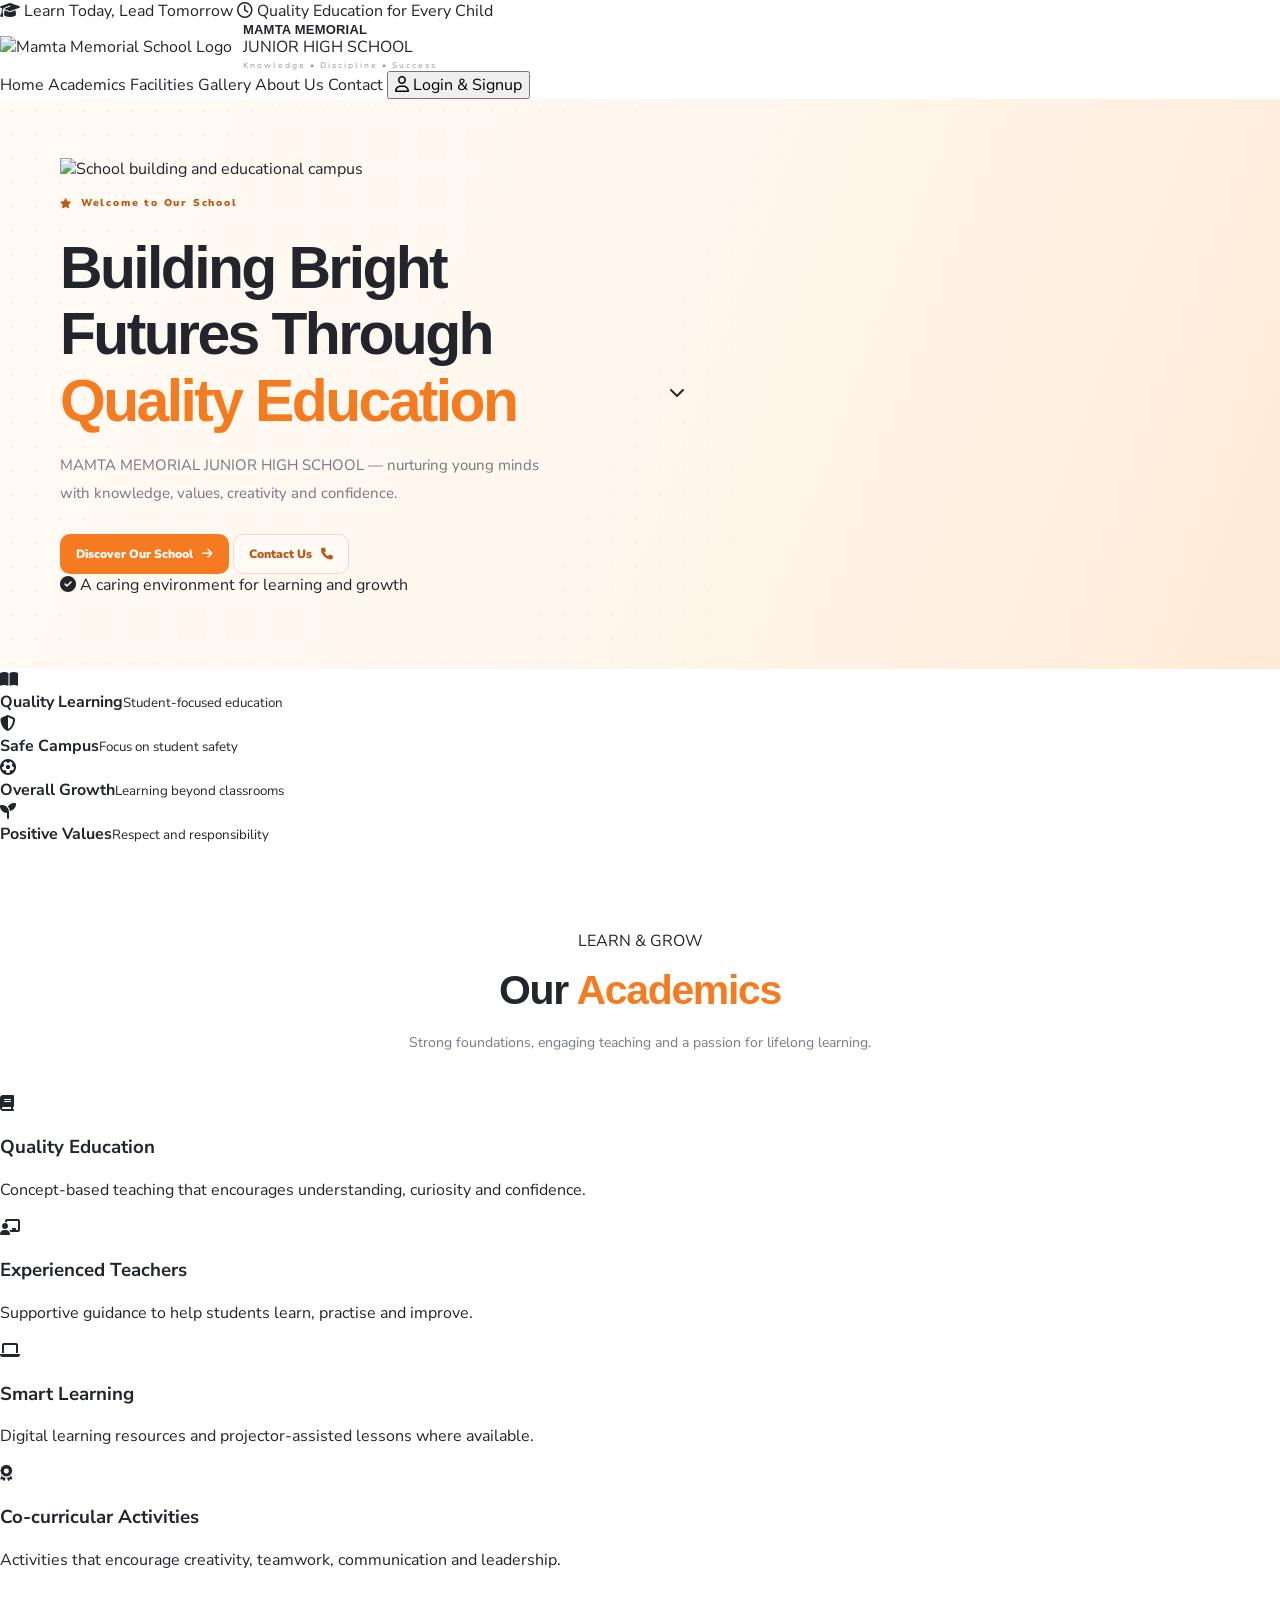
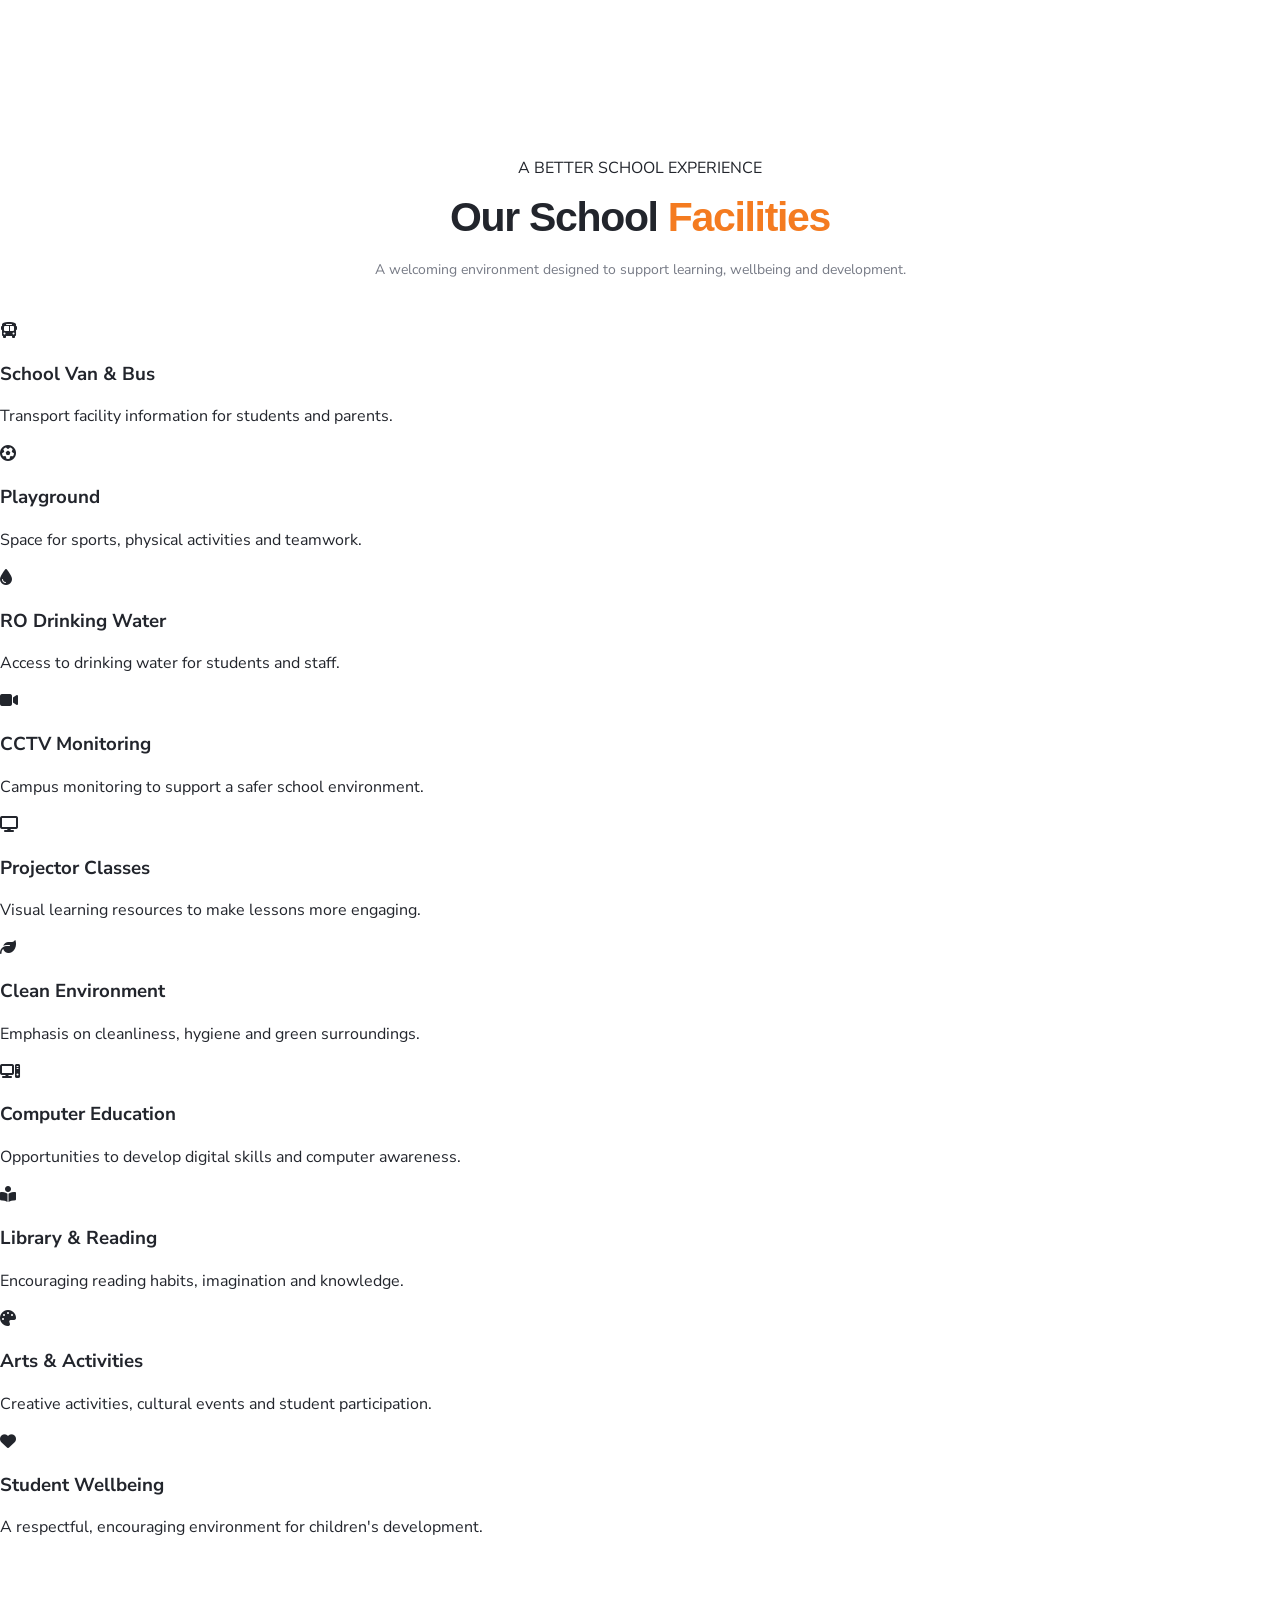
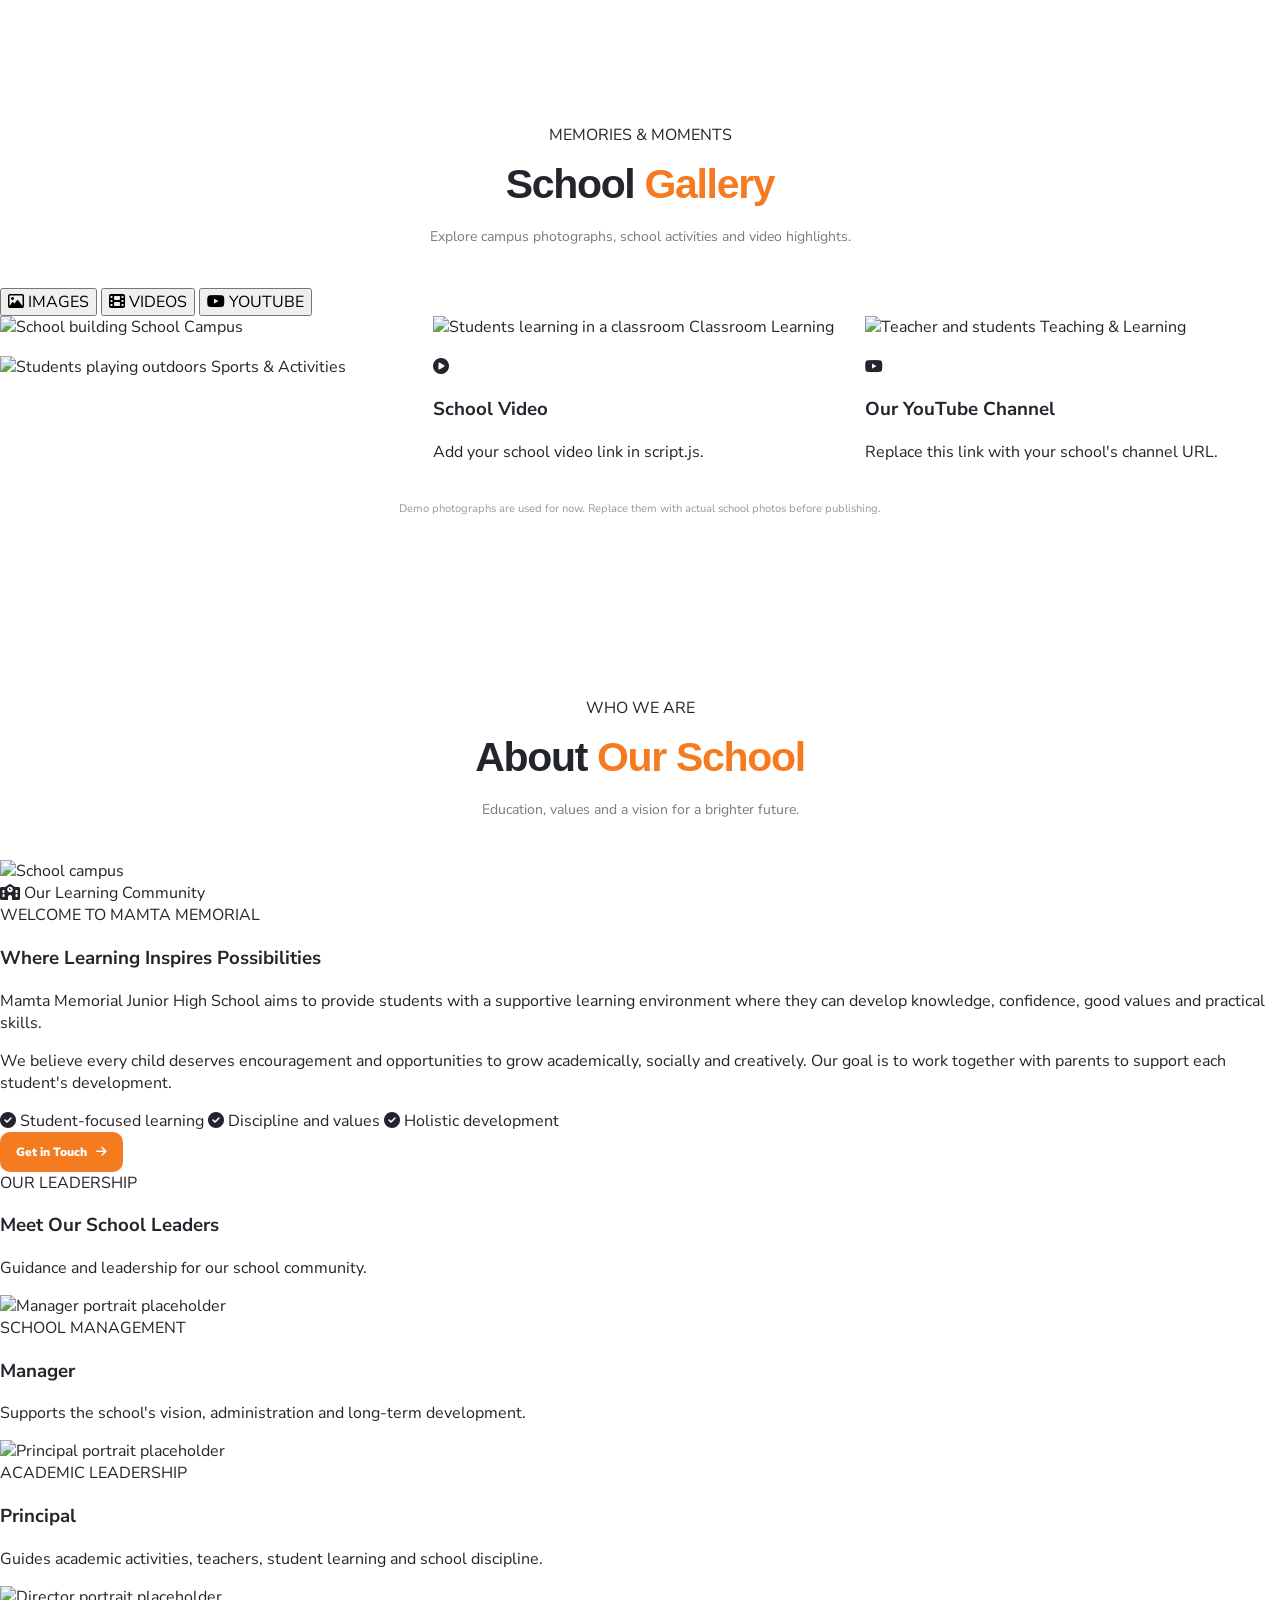
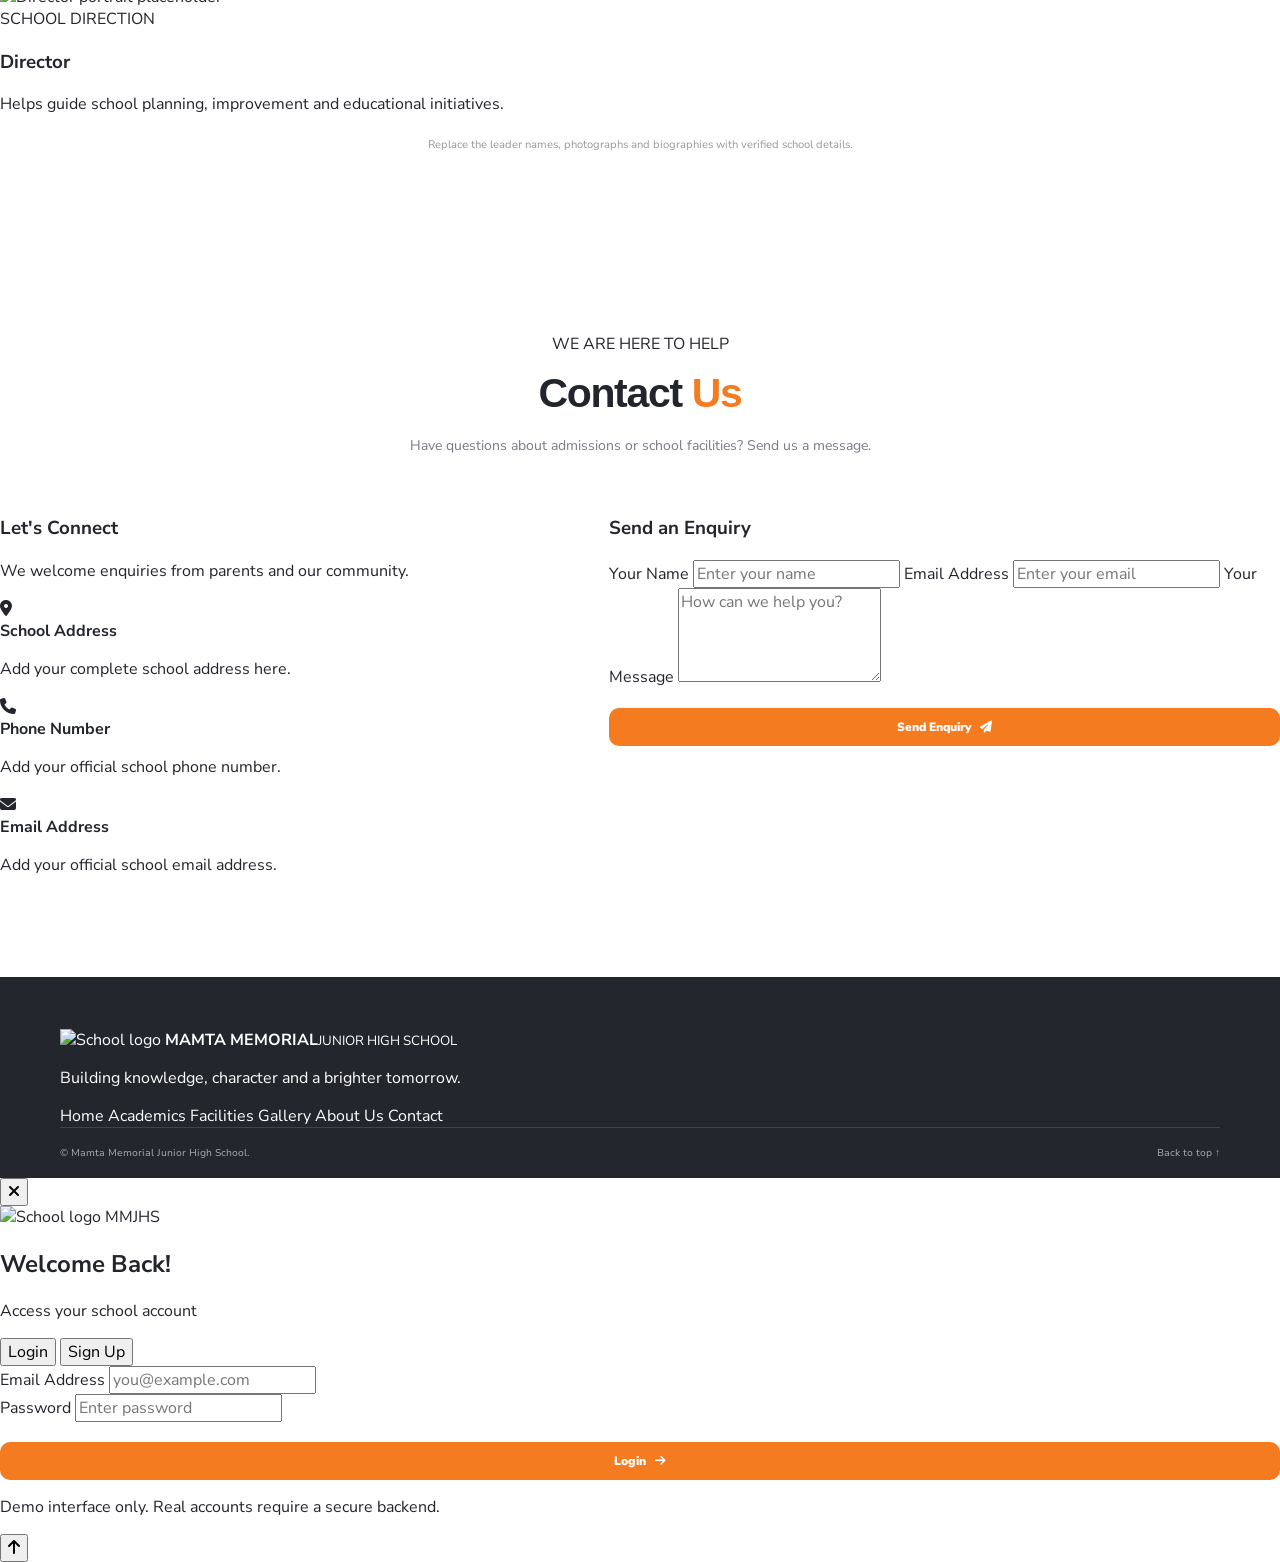
==== dbsk-Index.html @ 6422a0c3 "Add files via upload" ====
<!DOCTYPE html>
<html lang="en">
<head>
  <meta charset="UTF-8">
  <meta name="viewport" content="width=device-width, initial-scale=1.0">
  <meta name="description" content="Welcome to Mamta Memorial Junior High School. Discover our academics, facilities, school activities and admissions.">
  <title>Mamta Memorial Junior High School</title>
  <link rel="stylesheet" href="style.css">
  <link rel="preconnect" href="https://fonts.googleapis.com">
  <link rel="preconnect" href="https://fonts.gstatic.com" crossorigin>
  <link href="https://fonts.googleapis.com/css2?family=Nunito+Sans:wght@400;500;600;700;800;900&display=swap" rel="stylesheet">
  <link rel="stylesheet" href="https://cdnjs.cloudflare.com/ajax/libs/font-awesome/6.5.2/css/all.min.css">
</head>
<body>

  <!-- Top information bar -->
  <div class="topbar">
    <span><i class="fa-solid fa-graduation-cap"></i> Learn Today, Lead Tomorrow</span>
    <span><i class="fa-regular fa-clock"></i> Quality Education for Every Child</span>
  </div>

  <!-- Header -->
  <header class="header">
    <a href="#home" class="brand">
      <img
        src="https://placehold.co/100x100/087b50/ffffff?text=MM"
        alt="Mamta Memorial School Logo"
        class="school-logo"
      >
      <span class="brand-text">
        <strong>MAMTA MEMORIAL</strong>
        <span>JUNIOR HIGH SCHOOL</span>
        <small>Knowledge • Discipline • Success</small>
      </span>
    </a>

    <button class="menu-toggle" id="menuToggle"
      aria-label="Open navigation" aria-expanded="false">
      <i class="fa-solid fa-bars"></i>
    </button>

    <nav class="navigation" id="navigation">
      <a href="#home" class="nav-link active">Home</a>
      <a href="#academics" class="nav-link">Academics</a>
      <a href="#facilities" class="nav-link">Facilities</a>
      <a href="#gallery" class="nav-link">Gallery</a>
      <a href="#about" class="nav-link">About Us</a>
      <a href="#contact" class="nav-link">Contact</a>
      <button class="auth-trigger" id="authTrigger">
        <i class="fa-regular fa-user"></i> Login & Signup
      </button>
    </nav>
  </header>

  <main>
    <!-- Home / Hero -->
    <section class="hero" id="home">
      <img
        class="hero-image"
        src="https://images.unsplash.com/photo-1580582932707-520aed937b7b?auto=format&fit=crop&w=2000&q=85"
        alt="School building and educational campus"
      >
      <div class="hero-overlay"></div>
      <div class="hero-content reveal">
        <span class="eyebrow"><i class="fa-solid fa-star"></i> Welcome to Our School</span>
        <h1>Building Bright Futures Through <span>Quality Education</span></h1>
        <p>
          MAMTA MEMORIAL JUNIOR HIGH SCHOOL — nurturing young minds
          with knowledge, values, creativity and confidence.
        </p>
        <div class="hero-actions">
          <a href="#about" class="btn btn-primary">
            Discover Our School <i class="fa-solid fa-arrow-right"></i>
          </a>
          <a href="#contact" class="btn btn-outline">
            Contact Us <i class="fa-solid fa-phone"></i>
          </a>
        </div>
        <div class="hero-note">
          <i class="fa-solid fa-circle-check"></i>
          A caring environment for learning and growth
        </div>
      </div>
      <a href="#academics" class="scroll-down" aria-label="Explore academics">
        <i class="fa-solid fa-chevron-down"></i>
      </a>
    </section>

    <!-- Highlights -->
    <section class="highlights">
      <div class="highlight-item">
        <span class="highlight-icon"><i class="fa-solid fa-book-open"></i></span>
        <div><strong>Quality Learning</strong><small>Student-focused education</small></div>
      </div>
      <div class="highlight-item">
        <span class="highlight-icon"><i class="fa-solid fa-shield-halved"></i></span>
        <div><strong>Safe Campus</strong><small>Focus on student safety</small></div>
      </div>
      <div class="highlight-item">
        <span class="highlight-icon"><i class="fa-solid fa-futbol"></i></span>
        <div><strong>Overall Growth</strong><small>Learning beyond classrooms</small></div>
      </div>
      <div class="highlight-item">
        <span class="highlight-icon"><i class="fa-solid fa-seedling"></i></span>
        <div><strong>Positive Values</strong><small>Respect and responsibility</small></div>
      </div>
    </section>

    <!-- Academics -->
    <section class="section section-light" id="academics">
      <div class="section-heading reveal">
        <span class="section-tag">LEARN & GROW</span>
        <h2>Our <span>Academics</span></h2>
        <p>Strong foundations, engaging teaching and a passion for lifelong learning.</p>
      </div>

      <div class="card-grid academic-grid">
        <article class="info-card reveal">
          <div class="card-icon"><i class="fa-solid fa-book"></i></div>
          <h3>Quality Education</h3>
          <p>Concept-based teaching that encourages understanding, curiosity and confidence.</p>
        </article>
        <article class="info-card reveal">
          <div class="card-icon"><i class="fa-solid fa-chalkboard-user"></i></div>
          <h3>Experienced Teachers</h3>
          <p>Supportive guidance to help students learn, practise and improve.</p>
        </article>
        <article class="info-card reveal">
          <div class="card-icon"><i class="fa-solid fa-laptop"></i></div>
          <h3>Smart Learning</h3>
          <p>Digital learning resources and projector-assisted lessons where available.</p>
        </article>
        <article class="info-card reveal">
          <div class="card-icon"><i class="fa-solid fa-award"></i></div>
          <h3>Co-curricular Activities</h3>
          <p>Activities that encourage creativity, teamwork, communication and leadership.</p>
        </article>
      </div>
    </section>

    <!-- Facilities -->
    <section class="section facilities-section" id="facilities">
      <div class="section-heading reveal">
        <span class="section-tag">A BETTER SCHOOL EXPERIENCE</span>
        <h2>Our School <span>Facilities</span></h2>
        <p>A welcoming environment designed to support learning, wellbeing and development.</p>
      </div>

      <div class="card-grid facility-grid">
        <article class="facility-card reveal">
          <div class="facility-icon"><i class="fa-solid fa-bus"></i></div>
          <div><h3>School Van & Bus</h3><p>Transport facility information for students and parents.</p></div>
        </article>
        <article class="facility-card reveal">
          <div class="facility-icon"><i class="fa-solid fa-futbol"></i></div>
          <div><h3>Playground</h3><p>Space for sports, physical activities and teamwork.</p></div>
        </article>
        <article class="facility-card reveal">
          <div class="facility-icon"><i class="fa-solid fa-droplet"></i></div>
          <div><h3>RO Drinking Water</h3><p>Access to drinking water for students and staff.</p></div>
        </article>
        <article class="facility-card reveal">
          <div class="facility-icon"><i class="fa-solid fa-video"></i></div>
          <div><h3>CCTV Monitoring</h3><p>Campus monitoring to support a safer school environment.</p></div>
        </article>
        <article class="facility-card reveal">
          <div class="facility-icon"><i class="fa-solid fa-display"></i></div>
          <div><h3>Projector Classes</h3><p>Visual learning resources to make lessons more engaging.</p></div>
        </article>
        <article class="facility-card reveal">
          <div class="facility-icon"><i class="fa-solid fa-leaf"></i></div>
          <div><h3>Clean Environment</h3><p>Emphasis on cleanliness, hygiene and green surroundings.</p></div>
        </article>
        <article class="facility-card reveal">
          <div class="facility-icon"><i class="fa-solid fa-computer"></i></div>
          <div><h3>Computer Education</h3><p>Opportunities to develop digital skills and computer awareness.</p></div>
        </article>
        <article class="facility-card reveal">
          <div class="facility-icon"><i class="fa-solid fa-book-open-reader"></i></div>
          <div><h3>Library & Reading</h3><p>Encouraging reading habits, imagination and knowledge.</p></div>
        </article>
        <article class="facility-card reveal">
          <div class="facility-icon"><i class="fa-solid fa-palette"></i></div>
          <div><h3>Arts & Activities</h3><p>Creative activities, cultural events and student participation.</p></div>
        </article>
        <article class="facility-card reveal">
          <div class="facility-icon"><i class="fa-solid fa-heart"></i></div>
          <div><h3>Student Wellbeing</h3><p>A respectful, encouraging environment for children's development.</p></div>
        </article>
      </div>
    </section>

    <!-- Gallery -->
    <section class="section section-light" id="gallery">
      <div class="section-heading reveal">
        <span class="section-tag">MEMORIES & MOMENTS</span>
        <h2>School <span>Gallery</span></h2>
        <p>Explore campus photographs, school activities and video highlights.</p>
      </div>

      <div class="gallery-tabs" role="group" aria-label="Gallery category">
        <button class="gallery-tab active" data-filter="images">
          <i class="fa-regular fa-image"></i> IMAGES
        </button>
        <button class="gallery-tab" data-filter="videos">
          <i class="fa-solid fa-film"></i> VIDEOS
        </button>
        <button class="gallery-tab" data-filter="youtube">
          <i class="fa-brands fa-youtube"></i> YOUTUBE
        </button>
      </div>

      <div class="gallery-grid" id="galleryGrid">
        <a href="https://images.unsplash.com/photo-1580582932707-520aed937b7b?auto=format&fit=crop&w=1400&q=85"
          target="_blank" rel="noopener" class="gallery-item" data-category="images">
          <img src="https://images.unsplash.com/photo-1580582932707-520aed937b7b?auto=format&fit=crop&w=700&q=80" alt="School building">
          <span class="gallery-caption">School Campus</span>
        </a>
        <a href="https://images.unsplash.com/photo-1509062522246-3755977927d7?auto=format&fit=crop&w=1400&q=85"
          target="_blank" rel="noopener" class="gallery-item" data-category="images">
          <img src="https://images.unsplash.com/photo-1509062522246-3755977927d7?auto=format&fit=crop&w=700&q=80" alt="Students learning in a classroom">
          <span class="gallery-caption">Classroom Learning</span>
        </a>
        <a href="https://images.unsplash.com/photo-1577896851231-70ef18881754?auto=format&fit=crop&w=1400&q=85"
          target="_blank" rel="noopener" class="gallery-item" data-category="images">
          <img src="https://images.unsplash.com/photo-1577896851231-70ef18881754?auto=format&fit=crop&w=700&q=80" alt="Teacher and students">
          <span class="gallery-caption">Teaching & Learning</span>
        </a>
        <a href="https://images.unsplash.com/photo-1529390079861-591de354faf5?auto=format&fit=crop&w=1400&q=85"
          target="_blank" rel="noopener" class="gallery-item" data-category="images">
          <img src="https://images.unsplash.com/photo-1529390079861-591de354faf5?auto=format&fit=crop&w=700&q=80" alt="Students playing outdoors">
          <span class="gallery-caption">Sports & Activities</span>
        </a>

        <div class="gallery-item video-placeholder" data-category="videos">
          <i class="fa-solid fa-circle-play"></i>
          <h3>School Video</h3>
          <p>Add your school video link in script.js.</p>
        </div>
        <a class="gallery-item youtube-placeholder" data-category="youtube"
          href="https://www.youtube.com/" target="_blank" rel="noopener">
          <i class="fa-brands fa-youtube"></i>
          <h3>Our YouTube Channel</h3>
          <p>Replace this link with your school's channel URL.</p>
        </a>
      </div>
      <p class="gallery-note">Demo photographs are used for now. Replace them with actual school photos before publishing.</p>
    </section>

    <!-- About Us -->
    <section class="section about-section" id="about">
      <div class="section-heading reveal">
        <span class="section-tag">WHO WE ARE</span>
        <h2>About <span>Our School</span></h2>
        <p>Education, values and a vision for a brighter future.</p>
      </div>

      <div class="about-intro">
        <div class="about-image reveal">
          <img src="https://images.unsplash.com/photo-1580582932707-520aed937b7b?auto=format&fit=crop&w=1100&q=85"
            alt="School campus">
          <div class="image-label"><i class="fa-solid fa-school"></i> Our Learning Community</div>
        </div>
        <div class="about-copy reveal">
          <span class="section-tag">WELCOME TO MAMTA MEMORIAL</span>
          <h3>Where Learning Inspires <span>Possibilities</span></h3>
          <p>
            Mamta Memorial Junior High School aims to provide students with
            a supportive learning environment where they can develop knowledge,
            confidence, good values and practical skills.
          </p>
          <p>
            We believe every child deserves encouragement and opportunities to
            grow academically, socially and creatively. Our goal is to work
            together with parents to support each student's development.
          </p>
          <div class="about-points">
            <span><i class="fa-solid fa-circle-check"></i> Student-focused learning</span>
            <span><i class="fa-solid fa-circle-check"></i> Discipline and values</span>
            <span><i class="fa-solid fa-circle-check"></i> Holistic development</span>
          </div>
          <a href="#contact" class="btn btn-primary">Get in Touch <i class="fa-solid fa-arrow-right"></i></a>
        </div>
      </div>

      <div class="leadership-heading">
        <span class="section-tag">OUR LEADERSHIP</span>
        <h3>Meet Our <span>School Leaders</span></h3>
        <p>Guidance and leadership for our school community.</p>
      </div>

      <div class="card-grid leader-grid">
        <article class="leader-card reveal">
          <img src="https://placehold.co/400x400/e4f2e9/087b50?text=Manager" alt="Manager portrait placeholder">
          <div class="leader-info">
            <span class="leader-role">SCHOOL MANAGEMENT</span>
            <h3>Manager</h3>
            <p>Supports the school's vision, administration and long-term development.</p>
          </div>
        </article>
        <article class="leader-card reveal">
          <img src="https://placehold.co/400x400/e4f2e9/087b50?text=Principal" alt="Principal portrait placeholder">
          <div class="leader-info">
            <span class="leader-role">ACADEMIC LEADERSHIP</span>
            <h3>Principal</h3>
            <p>Guides academic activities, teachers, student learning and school discipline.</p>
          </div>
        </article>
        <article class="leader-card reveal">
          <img src="https://placehold.co/400x400/e4f2e9/087b50?text=Director" alt="Director portrait placeholder">
          <div class="leader-info">
            <span class="leader-role">SCHOOL DIRECTION</span>
            <h3>Director</h3>
            <p>Helps guide school planning, improvement and educational initiatives.</p>
          </div>
        </article>
      </div>
      <p class="gallery-note">Replace the leader names, photographs and biographies with verified school details.</p>
    </section>

    <!-- Contact -->
    <section class="section contact-section" id="contact">
      <div class="section-heading reveal">
        <span class="section-tag">WE ARE HERE TO HELP</span>
        <h2>Contact <span>Us</span></h2>
        <p>Have questions about admissions or school facilities? Send us a message.</p>
      </div>

      <div class="contact-layout">
        <div class="contact-info reveal">
          <h3>Let's Connect</h3>
          <p>We welcome enquiries from parents and our community.</p>
          <div class="contact-detail">
            <span><i class="fa-solid fa-location-dot"></i></span>
            <div><strong>School Address</strong><p>Add your complete school address here.</p></div>
          </div>
          <div class="contact-detail">
            <span><i class="fa-solid fa-phone"></i></span>
            <div><strong>Phone Number</strong><p>Add your official school phone number.</p></div>
          </div>
          <div class="contact-detail">
            <span><i class="fa-solid fa-envelope"></i></span>
            <div><strong>Email Address</strong><p>Add your official school email address.</p></div>
          </div>
        </div>

        <form class="contact-form reveal" id="contactForm">
          <h3>Send an Enquiry</h3>
          <label for="contactName">Your Name</label>
          <input id="contactName" name="name" type="text" placeholder="Enter your name" required>
          <label for="contactEmail">Email Address</label>
          <input id="contactEmail" name="email" type="email" placeholder="Enter your email" required>
          <label for="contactMessage">Your Message</label>
          <textarea id="contactMessage" name="message" rows="4" placeholder="How can we help you?" required></textarea>
          <button type="submit" class="btn btn-primary form-submit">
            Send Enquiry <i class="fa-solid fa-paper-plane"></i>
          </button>
          <p id="contactStatus" class="form-status" aria-live="polite"></p>
        </form>
      </div>
    </section>
  </main>

  <!-- Footer -->
  <footer class="footer">
    <a href="#home" class="footer-brand">
      <img src="https://placehold.co/80x80/ffffff/087b50?text=MM" alt="School logo">
      <span><strong>MAMTA MEMORIAL</strong><small>JUNIOR HIGH SCHOOL</small></span>
    </a>
    <p>Building knowledge, character and a brighter tomorrow.</p>
    <div class="footer-links">
      <a href="#home">Home</a>
      <a href="#academics">Academics</a>
      <a href="#facilities">Facilities</a>
      <a href="#gallery">Gallery</a>
      <a href="#about">About Us</a>
      <a href="#contact">Contact</a>
    </div>
    <div class="footer-bottom">
      <span>© <span id="year"></span> Mamta Memorial Junior High School.</span>
      <a href="#home">Back to top ↑</a>
    </div>
  </footer>

  <!-- Login / Signup modal -->
  <div class="modal" id="authModal" aria-hidden="true">
    <div class="modal-backdrop" data-close-modal></div>
    <div class="modal-card" role="dialog" aria-modal="true" aria-labelledby="authTitle">
      <button class="modal-close" id="closeModal" aria-label="Close dialog">
        <i class="fa-solid fa-xmark"></i>
      </button>
      <div class="modal-brand">
        <img src="https://placehold.co/90x90/087b50/ffffff?text=MM" alt="School logo">
        <span>MMJHS</span>
      </div>
      <h2 id="authTitle">Welcome Back!</h2>
      <p class="modal-subtitle">Access your school account</p>

      <div class="auth-switch">
        <button class="auth-tab active" data-auth="login">Login</button>
        <button class="auth-tab" data-auth="signup">Sign Up</button>
      </div>

      <form id="authForm">
        <div class="form-field" id="fullNameField" hidden>
          <label for="authName">Full Name</label>
          <input type="text" id="authName" placeholder="Enter your full name" autocomplete="name">
        </div>
        <div class="form-field">
          <label for="authEmail">Email Address</label>
          <input type="email" id="authEmail" placeholder="you@example.com" autocomplete="email" required>
        </div>
        <div class="form-field">
          <label for="authPassword">Password</label>
          <input type="password" id="authPassword" placeholder="Enter password"
            minlength="8" autocomplete="current-password" required>
        </div>
        <button class="btn btn-primary form-submit" type="submit" id="authSubmit">
          Login <i class="fa-solid fa-arrow-right"></i>
        </button>
        <p class="form-status" id="authStatus" aria-live="polite"></p>
      </form>
      <p class="demo-note">Demo interface only. Real accounts require a secure backend.</p>
    </div>
  </div>

  <button class="back-to-top" id="backToTop" aria-label="Back to top">
    <i class="fa-solid fa-arrow-up"></i>
  </button>

  <script src="script.js"></script>
</body>
</html>
---- style.css ----
:root{
    --orange:#f47b20;
    --orange-dark:#dd6410;
    --ink:#22252c;
    --muted:#6d7280;
    --cream:#fff9f3;
    --line:#f0e7df;
    --green:#cde9d3;
    --shadow:0 18px 50px rgba(49,38,27,.09);
}
*{
    box-sizing:border-box;
}
html{
    scroll-behavior:smooth;
}
body{
    margin:0;
    color:var(--ink);
    font-family:'Nunito Sans',sans-serif;
    background:#fff;
    overflow-x:hidden;
}

a{
    color:inherit;
    text-decoration:none;
}

button,input,select,textarea{
    font:inherit;
}

.top-strip{
    background:#22252c;
    color:#fff;
    font-size:12px;
}


.top-inner{
    max-width:1240px;
    margin:auto;
    padding:10px 24px;
    display:flex;
    gap:24px;
    align-items:center;
    flex-wrap:wrap;
}

.top-inner a{
    color:#ffe0c7;
}

.top-icon{
    color:#ff9a4e;
    margin-right:5px;
}

.top-address{
    margin-left:auto;
    color:#d8d8dc;
}

.site-header{
    position:sticky;
    top:0;
    z-index:20;
    display:flex;
    align-items:center;
    gap:26px;
    padding:14px max(24px,calc((100vw - 1240px)/2));
    background:rgba(255,255,255,.94);
    backdrop-filter:blur(16px);
    border-bottom:1px solid rgba(240,231,223,.9);
}

.brand{
    display:flex;
    align-items:center;
    gap:11px;
    flex-shrink:0
}

.logo-mark{
    width:50px;
    height:50px;
    border-radius:15px;
    background:linear-gradient(145deg,#ff9b4a,var(--orange-dark));
    color:white;
    display:flex;
    align-items:center;
    justify-content:center;
    flex-direction:column;
    box-shadow:0 7px 16px #f47b2035;
    transform:rotate(-3deg)
}
.logo-mark span{
    font-family:Poppins,sans-serif;
    font-size:18px;
    font-weight:900;
    line-height:1
}

.logo-mark small{
    font-size:8px;
    letter-spacing:2px;
    font-weight:900
}

.brand-text{
    display:flex;
    flex-direction:column;
    line-height:1.25;
    white-space:nowrap
}

.brand-text strong{
    font:800 13px Poppins,sans-serif;
    letter-spacing:.2px
}

.brand-text b{
    font:700 11px Poppins,sans-serif;
    color:var(--orange-dark)
}

.brand-text small{
    font-size:8px;
    letter-spacing:2px;
    color:#999;
    margin-top:4px
}
.main-nav{display:flex;align-items:center;gap:19px;margin-left:auto
}
.main-nav a{font-size:12px;font-weight:800;color:#555b65;position:relative;padding:12px 0;white-space:nowrap}
.main-nav a:after{content:'';position:absolute;bottom:4px;left:0;width:0;height:2px;background:var(--orange);transition:.25s}
.main-nav a:hover:after,.main-nav a.active:after{width:100%}
.main-nav a.active{color:var(--orange-dark)}
.header-actions{display:flex;gap:8px;align-items:center}
.btn{
    display:inline-flex;
    justify-content:center;
    align-items:center;
    gap:9px;
    padding:11px 15px;
    border-radius:10px;
    font-size:12px;
    font-weight:900;
    border:1px solid transparent;
    transition:transform .2s,box-shadow .2s,background .2s;
    cursor:pointer;
    white-space:nowrap
}
.btn:hover{transform:translateY(-2px);box-shadow:0 9px 20px #f47b2028}
.btn-primary{background:var(--orange);color:#fff}
.btn-primary:hover{background:var(--orange-dark)}
.btn-outline{border-color:#f0d7c4;color:#b85a17;background:#fffaf6}
.btn-white{background:#fff;color:#363942;box-shadow:0 10px 28px #39250e0d}
.btn-large{padding:15px 20px;font-size:13px;border-radius:12px}
.menu-toggle{display:none;border:0;background:#fff3e8;color:#bd5a13;padding:10px;border-radius:9px;font-size:22px}
.hero{
    position:relative;min-height:570px;
    background:linear-gradient(110deg,#fffaf5 0%,#fff7ed 52%,#ffead6 100%);
    overflow:hidden;display:grid;grid-template-columns:1.05fr .95fr;
    align-items:center;padding:54px max(24px,calc((100vw - 1160px)/2)) 68px}
.hero:before{
    content:'';position:absolute;
    inset:0;background-image:radial-gradient(#f5b57f 1px,transparent 1px);
    background-size:24px 24px;opacity:.2;mask-image:linear-gradient(90deg,black,transparent 85%)}
.hero-content{position:relative;z-index:2;max-width:560px}
.eyebrow{display:inline-flex;align-items:center;gap:8px;font-size:10px;letter-spacing:1.8px;font-weight:900;color:#b95b19}
.eyebrow-dot{width:7px;height:7px;border-radius:50%;background:var(--orange);box-shadow:0 0 0 5px #f47b201c}
.hero h1,.page-hero h1,.login-decoration h1{font:800 clamp(39px,4.6vw,65px)/1.13 Poppins,sans-serif;letter-spacing:-2.6px;margin:22px 0 18px}
.hero h1 span,.page-hero h1 span,.section-heading h2 span,
.split-copy h2 span,.admission-banner h2 span,
.contact-details h2 span,.login-decoration h1 span{
    color:var(--orange)}
    
.hero-content>p,.page-hero>p{font-size:15px;line-height:1.85;color:#747783;max-width:490px;margin:0 0 26px}
.hero-buttons{display:flex;gap:11px;flex-wrap:wrap}
.play{font-size:10px;border:1px solid #e5e5e5;width:23px;height:23px;display:grid;place-items:center;border-radius:50%;padding-left:2px}
.hero-proof{display:flex;align-items:center;gap:12px;margin-top:35px}
.avatar-stack{display:flex;padding-left:2px}
.avatar-stack span{
    width:34px;height:34px;display:grid;place-items:center;border:2px solid white;
    background:#ffe3c9;border-radius:50%;margin-left:-5px;font-size:16px}
.hero-proof strong,.hero-proof small{display:block}
.hero-proof strong{font-size:12px}
.hero-proof small{color:#8b8d95;font-size:10px;margin-top:3px}
.proof-star{margin-left:14px;font-size:27px;color:var(--orange)}
.hero-art{height:440px;position:relative;display:flex;align-items:center;justify-content:center}
.art-ring{position:absolute;border:1px solid #f3c69f;border-radius:50%}
.ring-a{width:380px;height:380px}
.ring-b{width:300px;height:300px;border-style:dashed;animation:spin 50s linear infinite}
.sun-disc{
        position:absolute;top:24px;right:65px;background:#ffdc78;
        width:72px;height:72px;display:grid;place-items:center;border-radius:50%;
        font-size:37px;box-shadow:0 0 0 13px #ffdc782c;animation:bob 4s ease-in-out infinite}
.book-stack{
    position:relative;z-index:2;width:250px;
    transform:rotate(-7deg);filter:drop-shadow(0 25px 18px #8c572b24);
    animation:bob 5s ease-in-out infinite
}

.book{
    height:86px;border-radius:8px 15px 15px 8px;margin:7px 0;
    padding:17px 22px;display:flex;flex-direction:column;
    justify-content:center;border-left:12px solid #ffffff66;
    box-shadow:inset 0 -6px #0000000b,0 5px 0 #0000000a
}

.book span{font-size:9px;letter-spacing:2px;font-weight:800}
.book b{font:800 17px Poppins,sans-serif;letter-spacing:1px}
.book-orange{background:#f47b20;color:white;transform:translateX(13px)}
.book-cream{background:#fffdf7;color:#56504a;transform:translateX(-9px)}
.book-green{height:66px;background:#7eaa8a;color:white;transform:translateX(5px)}
.art-card{
    position:absolute;z-index:3;background:#fff;border-radius:13px;padding:14px 17px;
    box-shadow:var(--shadow);display:flex;flex-direction:column;transform:rotate(5deg)
}

.card-note{left:8px;top:95px}
.card-note span{color:var(--orange);font-size:22px}
.card-note b{font:700 14px Poppins}
.card-note small{color:#999;font-size:10px}
.plant{position:absolute;bottom:50px;left:42px;font-size:48px;transform:rotate(-10deg)}
.pencil-pot{
    position:absolute;bottom:50px;right:15px;background:#ffd4a9;
    color:#bd5a13;padding:13px 8px 4px;border-radius:8px 8px 17px 17px;
    font-size:23px;transform:rotate(5deg)}
.pencil-pot span{display:block;height:13px;background:#ed8a3b;margin:9px -8px 0;border-radius:0 0 14px 14px}
.art-sticker{position:absolute;right:2px;top:180px;background:#fff;border:1px solid #f5e3d2;
    border-radius:50%;width:100px;height:100px;display:grid;align-content:center;text-align:center;
    font-size:9px;letter-spacing:1px;color:#777;transform:rotate(9deg);box-shadow:var(--shadow)}
.art-sticker b{font-size:13px;color:var(--orange-dark)}
.floating-object{position:absolute;z-index:1;font-size:26px;filter:drop-shadow(0 5px 8px #aa6d2b21);animation:bob 4s ease-in-out infinite}
.floating-object.book{top:75px;right:42%;font-size:31px}
.floating-object.pencil{top:80px;left:49%;animation-delay:-1s}

.floating-object.bulb{bottom:80px;left:48%;animation-delay:-2s}
.floating-object.ruler{bottom:80px;right:43%;animation-delay:-.5s}
.hero-bottom{position:absolute;bottom:20px;left:max(24px,calc((100vw - 1160px)/2));right:max(24px,calc((100vw - 1160px)/2));display:flex;align-items:center;gap:15px;color:#9b8c7e;font-size:9px;letter-spacing:1.6px;font-weight:900}.hero-progress{height:3px;background:#f2d7bf;width:100px}.hero-progress i{display:block;width:35%;height:100%;background:var(--orange)}@keyframes bob{0%,100%{translate:0 0}50%{translate:0 -10px}}@keyframes spin{to{transform:rotate(360deg)}}.wrap{max-width:1160px;margin-left:auto;margin-right:auto;padding-left:24px;padding-right:24px}.stats-section{display:grid;grid-template-columns:repeat(4,1fr);gap:18px;padding-top:29px;padding-bottom:29px;border-bottom:1px solid var(--line)}.stat{display:flex;gap:12px;align-items:center}.stat-icon{width:45px;height:45px;display:grid;place-items:center;background:#fff2e6;border-radius:13px;font-size:22px}.stat strong,.stat small{display:block}.stat strong{font-size:13px}.stat small{font-size:11px;color:#92949b;margin-top:4px}.section{padding-top:85px;padding-bottom:85px}.section-heading{text-align:center;max-width:600px;margin:0 auto 38px}.section-heading h2,.split-copy h2,.contact-details h2,.admission-banner h2{font:800 clamp(29px,3.2vw,43px)/1.22 Poppins,sans-serif;letter-spacing:-1.3px;margin:14px 0}.section-heading p,.split-copy p,.contact-details>p,.admission-banner p{color:#777b86;line-height:1.8;font-size:14px}.feature-grid{display:grid;grid-template-columns:repeat(3,1fr);gap:17px}.feature-card{border:1px solid #f1e9e2;border-radius:17px;padding:25px;background:white;transition:transform .25s,box-shadow .25s}.feature-card:hover{transform:translateY(-5px);box-shadow:var(--shadow)}.feature-icon{width:49px;height:49px;display:grid;place-items:center;border-radius:14px;font-size:24px}.feature-icon.orange{background:#fff0e2}.feature-icon.yellow{background:#fff6cf}.feature-icon.green{background:#e5f5e8}.feature-icon.purple{background:#eee8ff}.feature-icon.blue{background:#e4f3ff}.feature-icon.pink{background:#ffe9f1}.feature-card h3{font:700 16px Poppins,sans-serif;margin:18px 0 8px}.feature-card p{color:#858792;font-size:13px;line-height:1.75;margin:0 0 17px}.feature-card a{font-size:12px;font-weight:900;color:var(--orange-dark)}.admission-banner{position:relative;overflow:hidden;background:#fff3e7;border:1px solid #ffead8;border-radius:22px;padding:38px 44px;margin-bottom:85px;display:flex;align-items:center;justify-content:space-between;gap:30px}.admission-banner h2{margin-bottom:8px}.admission-banner p{max-width:510px;margin:0}.banner-doodle{position:absolute;right:28%;top:-25px;font-size:115px;color:#f9d4b3;opacity:.65}.footer{background:#24262d;color:#fff;padding:52px max(24px,calc((100vw - 1160px)/2)) 0}.footer-grid{display:grid;grid-template-columns:2fr 1fr 1.2fr;gap:45px;padding-bottom:40px}.footer-brand .brand-text strong{color:#fff}.footer-brand .brand-text b{color:#ff9b4a}.footer-grid p,.footer-grid a:not(.brand){font-size:12px;line-height:1.9;color:#b8bac1}.footer-grid h3{font:700 13px Poppins;margin:5px 0 14px}.footer-grid>div:nth-child(2)>a{display:block}.footer-bottom{border-top:1px solid #41434a;display:flex;justify-content:space-between;gap:15px;padding:18px 0;color:#a8aab1;font-size:10px}.page-hero{position:relative;overflow:hidden;text-align:center;padding:76px 24px 70px;background:radial-gradient(circle at 15% 30%,#ffdfc4 0,transparent 23%),radial-gradient(circle at 85% 65%,#ffe8bd 0,transparent 23%),#fff8f1}.page-hero h1{font-size:clamp(38px,4.5vw,58px);margin:15px 0}.page-hero>p{margin:0 auto;max-width:610px}.page-hero-deco{position:absolute;right:10%;top:30px;font-size:28px;opacity:.5;transform:rotate(12deg);animation:bob 5s infinite}.split-section{display:grid;grid-template-columns:1fr 1fr;gap:65px;align-items:center}.illustration-panel{min-height:340px;background:linear-gradient(140deg,#ffe0c2,#fff2df);border-radius:25px;display:grid;place-items:center;position:relative;overflow:hidden}.illustration-panel:before,.illustration-panel:after{content:'';position:absolute;border:1px dashed #f0b47f;border-radius:50%;width:300px;height:300px}.illustration-panel:after{width:220px;height:220px}.illustration-emoji{z-index:1;font-size:130px;filter:drop-shadow(0 18px 12px #9c60252a);animation:bob 5s infinite}.illustration-caption{position:absolute;z-index:2;bottom:25px;background:#fff;padding:11px 18px;border-radius:10px;font-size:12px;font-weight:900;box-shadow:var(--shadow)}.deco-dot{position:absolute;width:14px;height:14px;border-radius:50%;background:var(--orange)}.dot1{top:40px;left:50px}.dot2{right:45px;bottom:80px;background:#7eaa8a}.split-copy h2{font-size:35px}.value-list{display:grid;gap:13px;margin-top:22px}.value-list div{display:flex;gap:10px;align-items:center;font-size:13px}.value-list span{display:grid;place-items:center;width:22px;height:22px;border-radius:50%;background:#e6f5e9;color:#39824b;font-weight:900}.values-band{background:#fff7ef;padding:52px 0}.values-grid{display:grid;grid-template-columns:repeat(3,1fr);gap:30px}.values-grid>div{padding:10px 12px}.value-symbol{font-size:27px}.values-grid h3{font:700 17px Poppins;margin:13px 0 7px}.values-grid p{font-size:13px;line-height:1.8;color:#777b86}.admissions-layout,.contact-layout{display:grid;grid-template-columns:.9fr 1.1fr;gap:60px;align-items:start}.admission-info h2{font:800 35px/1.2 Poppins;letter-spacing:-1px}.admission-info h2 span{color:var(--orange)}.admission-info>p{font-size:14px;line-height:1.8;color:#777b86}.admission-step{display:flex;align-items:center;gap:15px;margin:24px 0}.admission-step>span{width:42px;height:42px;display:grid;place-items:center;border-radius:13px;background:#fff0e2;color:var(--orange-dark);font:800 13px Poppins}.admission-step b,.admission-step small{display:block}.admission-step b{font-size:13px}.admission-step small{font-size:11px;color:#858792;margin-top:5px}.small-note{font-size:11px!important;background:#fff8f0;padding:12px;border-radius:10px}.form-card{padding:29px;border:1px solid #f0e6dd;border-radius:20px;box-shadow:0 15px 45px #5e36110b;background:#fff}.form-card h2{font:700 22px Poppins;margin:0 0 5px}.muted{color:#90929a;font-size:12px}.form-card label{display:block;font-size:12px;font-weight:900;margin:18px 0 7px}.form-card input,.form-card select,.form-card textarea{display:block;width:100%;border:1px solid #e8e5e1;background:#fffdfa;border-radius:9px;padding:12px 13px;font-size:12px;outline:none;transition:border .2s,box-shadow .2s}.form-card input:focus,.form-card select:focus,.form-card textarea:focus{border-color:#f5a66c;box-shadow:0 0 0 3px #f47b2016}.form-row{display:grid;grid-template-columns:1fr 1fr;gap:13px}.form-submit{width:100%;margin-top:20px;border:0}.form-footnote{display:block;color:#999;font-size:10px;text-align:center;margin-top:12px}.gallery-grid{display:grid;grid-template-columns:repeat(3,1fr);gap:18px}.gallery-tile{min-height:210px;border-radius:20px;padding:25px;display:flex;flex-direction:column;justify-content:flex-end;position:relative;overflow:hidden;transition:transform .25s}.gallery-tile:hover{transform:translateY(-5px) rotate(-.5deg)}.gallery-tile:before{content:'';position:absolute;width:180px;height:180px;border-radius:50%;border:1px solid #ffffff8a;top:-65px;right:-35px}.gallery-tile>span{font-size:55px;position:absolute;top:28px;right:30px;filter:drop-shadow(0 8px 5px #0000000c)}.gallery-tile b{font:700 17px Poppins;z-index:1}.gallery-tile small{font-size:11px;margin-top:6px;z-index:1;opacity:.7}.tile-orange{background:#ffe1c5}.tile-yellow{background:#fff0b5}.tile-green{background:#d9efda}.tile-blue{background:#dcefff}.tile-pink{background:#ffe1eb}.tile-purple{background:#e9e0ff}.gallery-note{text-align:center;color:#999;font-size:11px;margin-top:22px}.contact-details h2{font-size:35px}.contact-item{display:flex;gap:15px;align-items:center;margin:25px 0}.contact-item>span{width:45px;height:45px;display:grid;place-items:center;background:#fff0e2;color:var(--orange-dark);border-radius:13px;font-size:21px}.contact-item small,.contact-item b,.contact-item a{display:block}.contact-item small{font-size:9px;letter-spacing:1.5px;color:#9b9ca3;font-weight:900;margin-bottom:5px}.contact-item b,.contact-item a{font-size:13px;margin-top:3px}.contact-item a{color:var(--orange-dark)}.login-shell{max-width:1000px;margin:65px auto;padding:0 24px;display:grid;grid-template-columns:1fr .9fr;gap:60px;align-items:center;min-height:450px}.login-decoration{position:relative;background:#fff2e5;padding:48px;border-radius:25px;overflow:hidden;min-height:350px}.login-decoration h1{font-size:54px}.login-decoration p{color:#777b86;font-size:14px;line-height:1.8;max-width:320px}.login-float{position:absolute;font-size:35px;animation:bob 4s infinite}.f1{right:28px;top:28px}.f2{right:75px;bottom:38px;animation-delay:-1s}.f3{right:34px;bottom:95px;animation-delay:-2s}.login-card{box-shadow:none}.login-logo{width:47px;height:47px;background:#fff0e2;border-radius:14px;display:grid;place-items:center;color:var(--orange-dark);font:900 17px Poppins;margin-bottom:18px}.back-home{display:block;text-align:center;color:#777b86;font-size:12px;margin-top:18px}.switch-panel{max-width:800px;padding-top:60px;padding-bottom:80px;text-align:center}.switch-school-card{display:flex;align-items:center;text-align:left;gap:18px;padding:22px;border:1px solid #f0e6dd;border-radius:18px;margin-bottom:24px;box-shadow:var(--shadow)}.switch-school-card>div{flex:1}.switch-school-card small{font-size:9px;letter-spacing:1.4px;color:#9b9ca3;font-weight:900}.switch-school-card h2{font:700 14px Poppins;margin:6px 0}.switch-school-card p{font-size:12px;color:#858792;margin:0}.current-pill{background:#e4f5e8;color:#347b46;padding:7px 10px;border-radius:8px;font-size:10px;font-weight:900}.switch-panel>.muted{margin-top:18px}.flash-wrap{max-width:900px;margin:15px auto;padding:0 20px}.flash{padding:13px 17px;border-radius:10px;font-size:13px}.flash.success{background:#e8f8ec;color:#27683a}.flash.error{background:#fff0e8;color:#a94712}
@media(max-width:1200px){.site-header{gap:15px}.main-nav{gap:12px}.main-nav a{font-size:11px}.brand-text strong{font-size:11px}.brand-text b{font-size:10px}.header-actions .btn{padding:10px}.logo-mark{width:44px;height:44px}}
@media(max-width:980px){.site-header{flex-wrap:wrap;padding:12px 20px}.menu-toggle{display:block;margin-left:auto}.main-nav{display:none;order:4;width:100%;flex-direction:column;align-items:stretch;gap:0;margin:0;padding:8px 0}.main-nav.open{display:flex}.main-nav a{padding:12px;border-bottom:1px solid #f5eee8;font-size:13px}.main-nav a:after{display:none}.header-actions{margin-left:auto}.hero{grid-template-columns:1fr 1fr;padding-left:28px;padding-right:28px}.hero-art{transform:scale(.88)}.hero h1{font-size:49px}.top-inner{gap:12px}.top-address{margin-left:0}.main-nav{background:white}.stats-section{grid-template-columns:repeat(2,1fr)}.split-section{gap:35px}.admissions-layout,.contact-layout{gap:30px}}
@media(max-width:700px){.top-inner{padding:9px 16px;font-size:10px;gap:7px 15px}.top-address{width:100%}.site-header{padding:12px 16px}.brand-text strong{font-size:10px}.brand-text b{font-size:9px}.brand-text small{font-size:7px}.logo-mark{width:40px;height:40px}.header-actions{width:100%;order:5;display:flex}.header-actions .btn{flex:1}.hero{display:block;padding:48px 22px 70px}.hero h1{font-size:45px;letter-spacing:-1.8px}.hero-content>p{font-size:13px}.hero-art{height:320px;transform:scale(.82);margin:0 -25px -5px}.hero-bottom{font-size:7px;gap:8px}.hero-bottom .hero-progress{width:45px}.floating-object.book{right:25%}.floating-object.pencil{left:25%}.stats-section{gap:20px 10px;padding-top:22px;padding-bottom:22px}.stat{gap:8px}.stat-icon{width:37px;height:37px;font-size:18px}.stat strong{font-size:11px}.stat small{font-size:9px}.section{padding-top:60px;padding-bottom:60px}.feature-grid,.gallery-grid{grid-template-columns:1fr}.feature-card{padding:22px}.admission-banner{padding:28px 24px;display:block;margin-bottom:55px}.admission-banner .btn{margin-top:22px}.banner-doodle{right:0;top:0;font-size:70px}.footer{padding:40px 22px 0}.footer-grid{grid-template-columns:1fr;gap:24px}.footer-bottom{flex-direction:column}.page-hero{padding:58px 20px}.page-hero h1{font-size:42px;letter-spacing:-1.8px}.page-hero-deco{right:4%;font-size:21px}.split-section,.admissions-layout,.contact-layout{grid-template-columns:1fr}.illustration-panel{min-height:280px}.split-copy h2,.admission-info h2,.contact-details h2{font-size:30px}.values-grid{grid-template-columns:1fr;gap:12px}.values-band{padding:35px 0}.form-card{padding:22px}.form-row{grid-template-columns:1fr}.login-shell{grid-template-columns:1fr;margin:35px auto;gap:22px}.login-decoration{padding:30px;min-height:260px}.login-decoration h1{font-size:45px}.switch-school-card{align-items:flex-start;flex-wrap:wrap}.switch-school-card .current-pill{margin-left:58px}.gallery-tile{min-height:180px}}
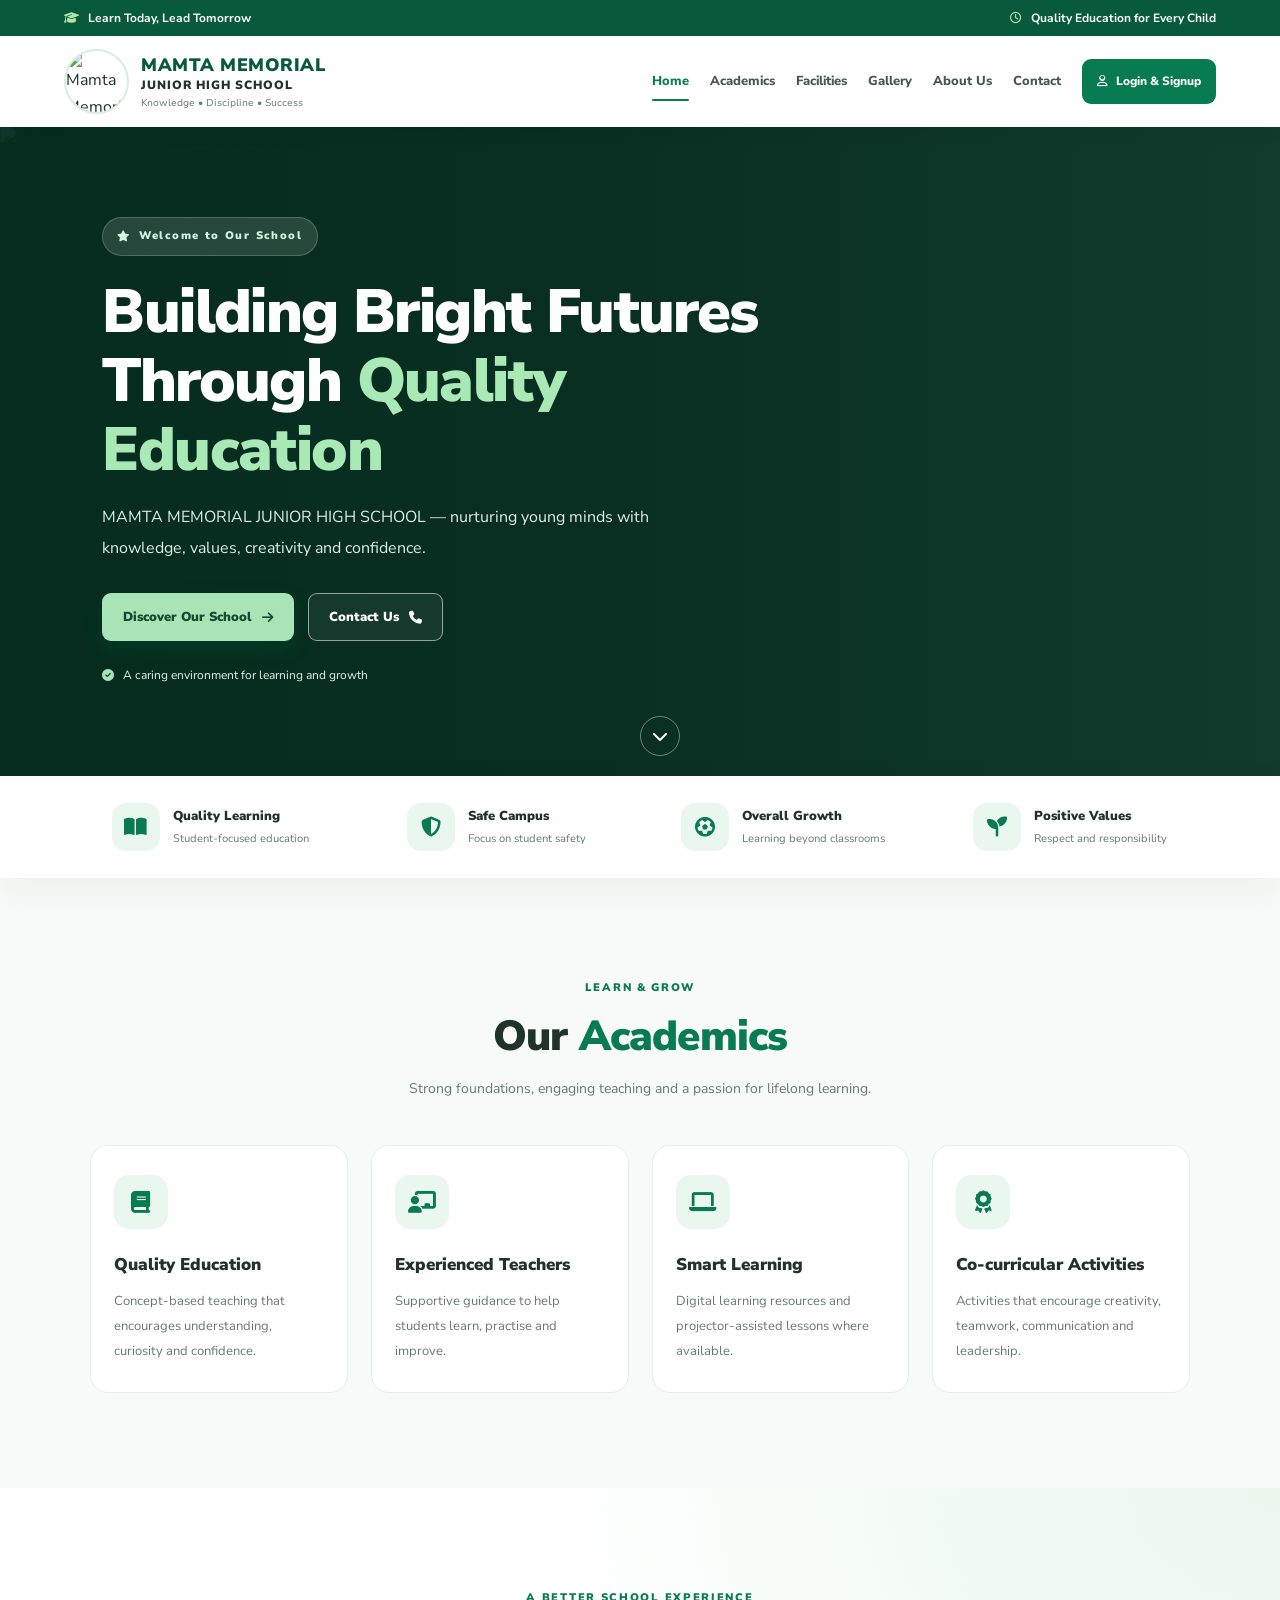
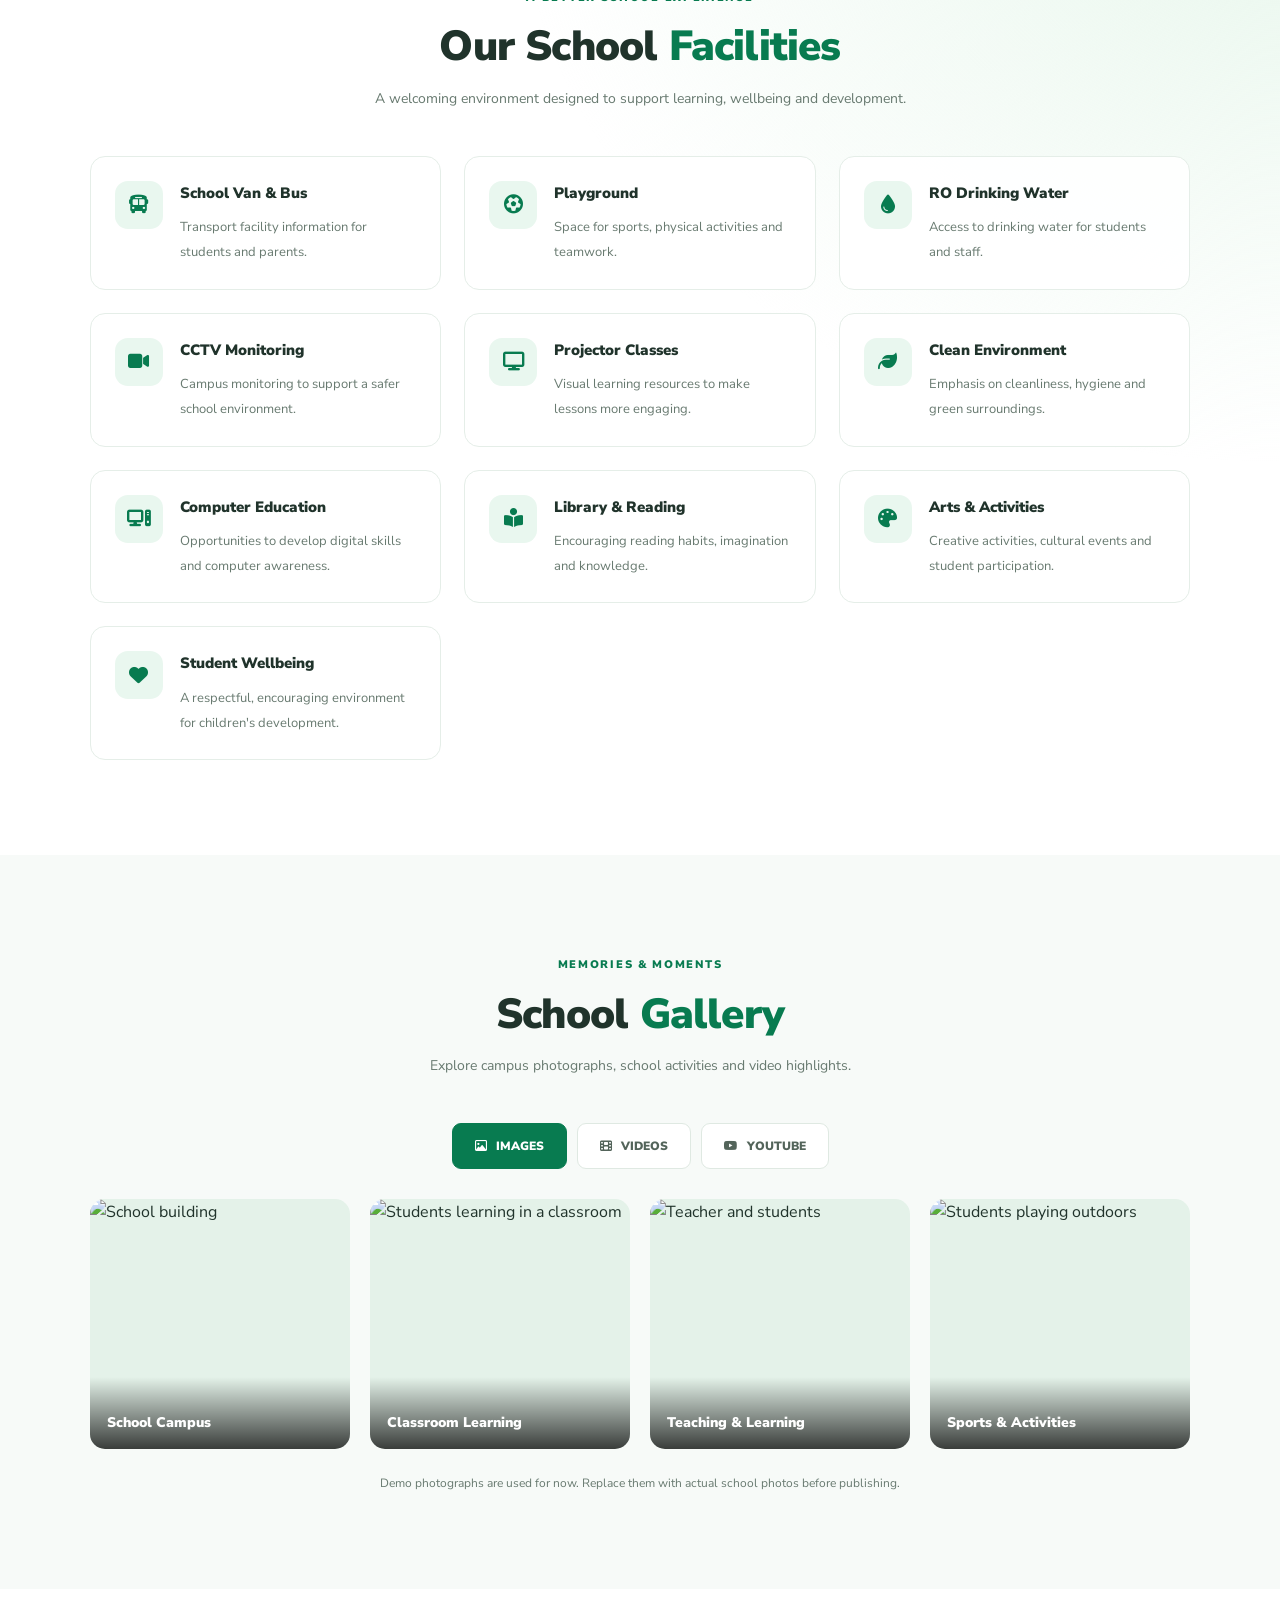
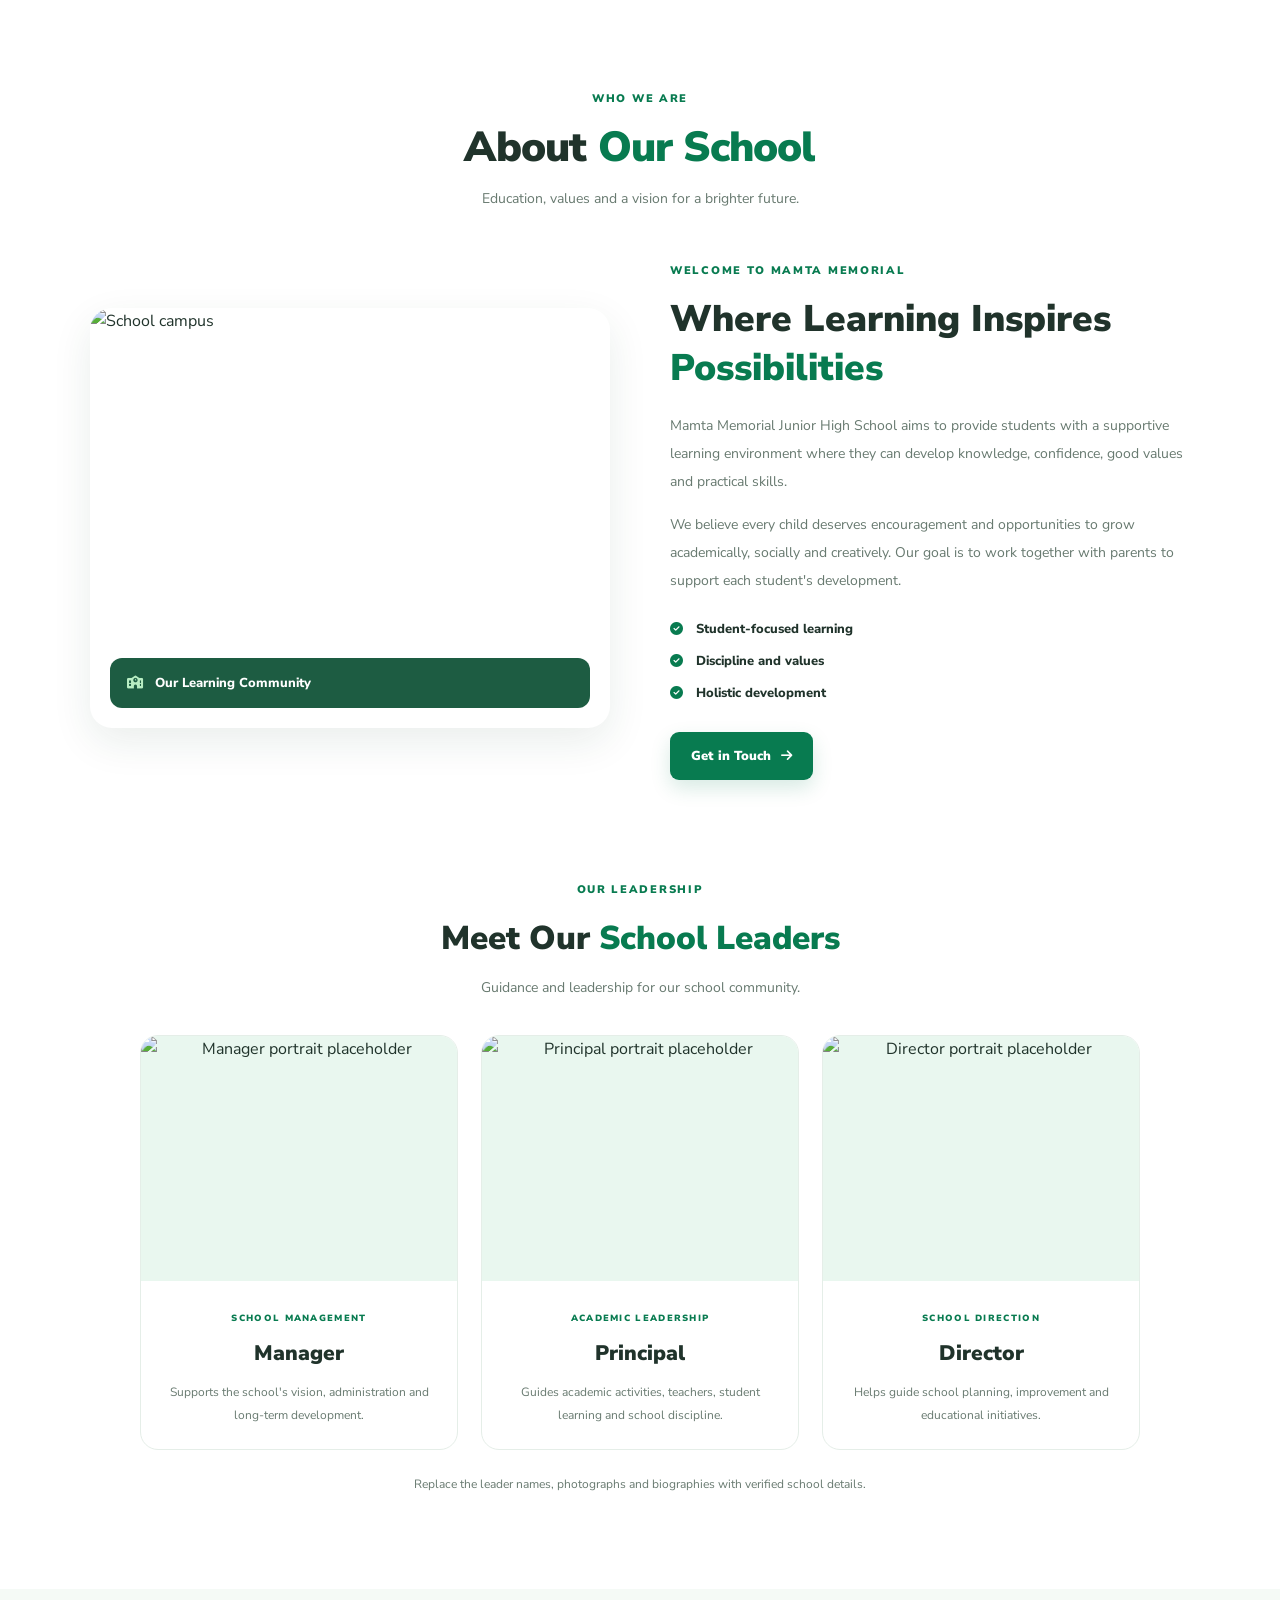
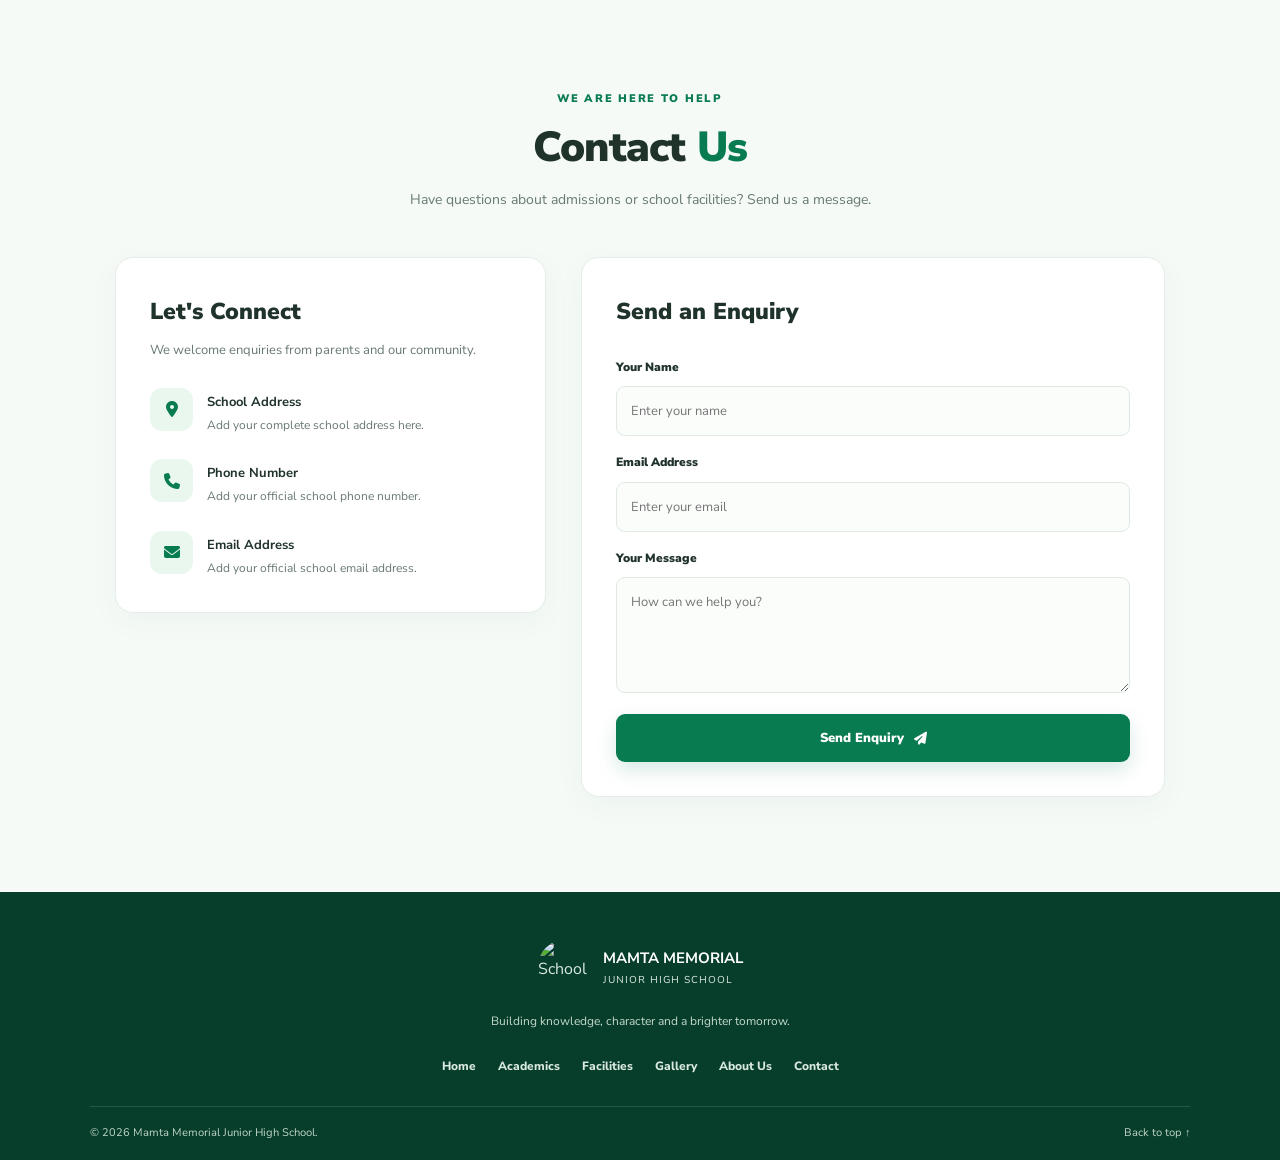
==== commit 9d25507e: "Update dbsk-Index.html" ====
--- a/dbsk-Index.html
+++ b/dbsk-Index.html
@@ -6,7 +6,7 @@
   <meta name="viewport" content="width=device-width, initial-scale=1.0">
   <meta name="description" content="Welcome to Mamta Memorial Junior High School. Discover our academics, facilities, school activities and admissions.">
   <title>Mamta Memorial Junior High School</title>
-  <link rel="stylesheet" href="style.css">
+  <link rel="stylesheet" href="dbsk-style.css">
   <link rel="preconnect" href="https://fonts.googleapis.com">
   <link rel="preconnect" href="https://fonts.gstatic.com" crossorigin>
   <link href="https://fonts.googleapis.com/css2?family=Nunito+Sans:wght@400;500;600;700;800;900&display=swap" rel="stylesheet">
@@ -429,6 +429,6 @@
     <i class="fa-solid fa-arrow-up"></i>
   </button>
 
-  <script src="script.js"></script>
+  <script src="dbsk-script.js"></script>
 </body>
 </html>
--- a/dbsk-style.css
+++ b/dbsk-style.css
@@ -0,0 +1,1522 @@
+
+:root {
+  --green: #087b50;
+  --green-dark: #075b3c;
+  --green-light: #e9f7ef;
+  --lime: #b7e4a5;
+  --white: #ffffff;
+  --text: #20332b;
+  --muted: #687a70;
+  --border: #e5eee8;
+  --shadow: 0 14px 40px rgba(19, 72, 48, 0.09);
+  --radius: 18px;
+}
+
+* {
+  margin: 0;
+  padding: 0;
+  box-sizing: border-box;
+}
+
+html {
+  scroll-behavior: smooth;
+  scroll-padding-top: 105px;
+}
+
+body {
+  font-family: "Nunito Sans", sans-serif;
+  color: var(--text);
+  background: var(--white);
+  line-height: 1.7;
+  overflow-x: hidden;
+}
+
+img {
+  max-width: 100%;
+  display: block;
+}
+
+a {
+  color: inherit;
+  text-decoration: none;
+}
+
+button,
+input,
+textarea {
+  font: inherit;
+}
+
+button,
+a {
+  -webkit-tap-highlight-color: transparent;
+}
+
+button:focus-visible,
+a:focus-visible,
+input:focus-visible,
+textarea:focus-visible {
+  outline: 3px solid #8bcaa9;
+  outline-offset: 3px;
+}
+
+section {
+  scroll-margin-top: 90px;
+}
+
+.topbar {
+  min-height: 36px;
+  padding: 5px 5%;
+  display: flex;
+  justify-content: space-between;
+  align-items: center;
+  gap: 12px;
+  background: var(--green-dark);
+  color: white;
+  font-size: 12px;
+  font-weight: 700;
+}
+
+.topbar i {
+  color: var(--lime);
+  margin-right: 6px;
+}
+
+.header {
+  min-height: 91px;
+  padding: 12px 5%;
+  display: flex;
+  align-items: center;
+  justify-content: space-between;
+  gap: 24px;
+  background: white;
+  position: sticky;
+  top: 0;
+  z-index: 1000;
+  box-shadow: 0 4px 20px rgba(0, 0, 0, 0.045);
+}
+
+.brand {
+  display: flex;
+  align-items: center;
+  gap: 12px;
+  flex-shrink: 0;
+}
+
+.school-logo {
+  width: 65px;
+  height: 65px;
+  border-radius: 50%;
+  object-fit: cover;
+  border: 2px solid #d5eee0;
+}
+
+.brand-text {
+  display: flex;
+  flex-direction: column;
+  line-height: 1.35;
+}
+
+.brand-text strong {
+  color: var(--green-dark);
+  font-size: 18px;
+  font-weight: 900;
+  letter-spacing: 0.5px;
+}
+
+.brand-text > span {
+  font-size: 12px;
+  font-weight: 900;
+  letter-spacing: 1px;
+}
+
+.brand-text small {
+  margin-top: 4px;
+  color: var(--muted);
+  font-size: 10px;
+}
+
+.navigation {
+  display: flex;
+  align-items: center;
+  gap: 21px;
+}
+
+.nav-link {
+  font-size: 13px;
+  font-weight: 800;
+  color: #46584e;
+  transition: color 0.25s;
+  white-space: nowrap;
+  position: relative;
+}
+
+.nav-link:hover,
+.nav-link.active {
+  color: var(--green);
+}
+
+.nav-link.active::after {
+  content: "";
+  position: absolute;
+  bottom: -8px;
+  left: 0;
+  width: 100%;
+  height: 2px;
+  background: var(--green);
+  border-radius: 5px;
+}
+
+.auth-trigger {
+  border: 0;
+  border-radius: 9px;
+  padding: 12px 15px;
+  background: var(--green);
+  color: white;
+  font-weight: 800;
+  font-size: 12px;
+  cursor: pointer;
+  white-space: nowrap;
+  transition: 0.25s;
+}
+
+.auth-trigger:hover {
+  background: var(--green-dark);
+  transform: translateY(-2px);
+}
+
+.auth-trigger i {
+  margin-right: 5px;
+}
+
+.menu-toggle {
+  display: none;
+  border: 0;
+  background: var(--green-light);
+  color: var(--green);
+  width: 43px;
+  height: 43px;
+  border-radius: 10px;
+  font-size: 20px;
+  cursor: pointer;
+}
+
+/* Hero */
+
+.hero {
+  min-height: 590px;
+  position: relative;
+  display: flex;
+  align-items: center;
+  padding: 90px 8%;
+  overflow: hidden;
+  isolation: isolate;
+  background: #173f31;
+}
+
+.hero-image,
+.hero-overlay {
+  position: absolute;
+  inset: 0;
+  width: 100%;
+  height: 100%;
+}
+
+.hero-image {
+  z-index: -2;
+  object-fit: cover;
+  object-position: center;
+  animation: heroZoom 14s ease-in-out infinite alternate;
+}
+
+.hero-overlay {
+  z-index: -1;
+  background:
+    linear-gradient(90deg, rgba(4, 43, 29, 0.94) 0%,
+    rgba(4, 43, 29, 0.80) 47%, rgba(4, 43, 29, 0.22) 100%);
+}
+
+.hero-content {
+  max-width: 720px;
+  color: white;
+}
+
+.eyebrow,
+.section-tag {
+  display: inline-flex;
+  align-items: center;
+  gap: 8px;
+  color: var(--green);
+  font-size: 11px;
+  font-weight: 900;
+  letter-spacing: 1.7px;
+}
+
+.eyebrow {
+  padding: 9px 14px;
+  border-radius: 40px;
+  background: rgba(255, 255, 255, 0.13);
+  border: 1px solid rgba(255, 255, 255, 0.2);
+  color: #d5f5df;
+}
+
+.hero h1 {
+  margin: 22px 0 18px;
+  font-size: clamp(36px, 5vw, 61px);
+  line-height: 1.13;
+  font-weight: 900;
+  letter-spacing: -1.6px;
+}
+
+.hero h1 span {
+  color: #a9e9b6;
+}
+
+.hero-content > p {
+  max-width: 590px;
+  font-size: 16px;
+  line-height: 1.9;
+  color: #e0ece5;
+}
+
+.hero-actions {
+  display: flex;
+  flex-wrap: wrap;
+  gap: 14px;
+  margin-top: 30px;
+}
+
+.btn {
+  display: inline-flex;
+  justify-content: center;
+  align-items: center;
+  gap: 10px;
+  min-height: 48px;
+  padding: 12px 20px;
+  border-radius: 9px;
+  border: 1px solid transparent;
+  cursor: pointer;
+  font-weight: 900;
+  font-size: 13px;
+  transition: transform 0.25s, background 0.25s, box-shadow 0.25s;
+}
+
+.btn:hover {
+  transform: translateY(-3px);
+}
+
+.btn-primary {
+  color: white;
+  background: var(--green);
+  box-shadow: 0 8px 20px rgba(8, 123, 80, 0.16);
+}
+
+.btn-primary:hover {
+  background: var(--green-dark);
+  box-shadow: 0 10px 25px rgba(8, 123, 80, 0.22);
+}
+
+.hero .btn-primary {
+  background: #a8e4b5;
+  color: #124b31;
+}
+
+.hero .btn-primary:hover {
+  background: white;
+}
+
+.btn-outline {
+  color: white;
+  border-color: rgba(255, 255, 255, 0.55);
+  background: rgba(255, 255, 255, 0.06);
+}
+
+.btn-outline:hover {
+  background: white;
+  color: var(--green-dark);
+}
+
+.hero-note {
+  margin-top: 24px;
+  font-size: 12px;
+  color: #e2f4e7;
+}
+
+.hero-note i {
+  color: #a8e4b5;
+  margin-right: 6px;
+}
+
+.scroll-down {
+  position: absolute;
+  bottom: 20px;
+  left: 50%;
+  width: 40px;
+  height: 40px;
+  border-radius: 50%;
+  border: 1px solid rgba(255, 255, 255, 0.4);
+  color: white;
+  display: grid;
+  place-items: center;
+  animation: bounce 1.7s infinite;
+}
+
+/* Highlight strip */
+
+.highlights {
+  padding: 27px 6%;
+  display: grid;
+  grid-template-columns: repeat(4, 1fr);
+  gap: 20px;
+  background: white;
+  box-shadow: 0 10px 35px rgba(15, 66, 43, 0.055);
+  position: relative;
+  z-index: 2;
+}
+
+.highlight-item {
+  display: flex;
+  align-items: center;
+  justify-content: center;
+  gap: 13px;
+}
+
+.highlight-icon {
+  flex-shrink: 0;
+  width: 48px;
+  height: 48px;
+  display: grid;
+  place-items: center;
+  border-radius: 14px;
+  background: var(--green-light);
+  color: var(--green);
+  font-size: 20px;
+}
+
+.highlight-item strong,
+.highlight-item small {
+  display: block;
+}
+
+.highlight-item strong {
+  font-size: 13px;
+  font-weight: 900;
+}
+
+.highlight-item small {
+  margin-top: 3px;
+  font-size: 11px;
+  color: var(--muted);
+}
+
+/* Sections */
+
+.section {
+  padding: 95px 7%;
+}
+
+.section-light {
+  background: #f7faf8;
+}
+
+.section-heading {
+  max-width: 700px;
+  margin: 0 auto 45px;
+  text-align: center;
+}
+
+.section-heading h2 {
+  font-size: clamp(29px, 3.5vw, 42px);
+  line-height: 1.3;
+  margin: 10px 0 12px;
+  font-weight: 900;
+  letter-spacing: -0.8px;
+}
+
+.section-heading h2 span,
+.about-copy h3 span,
+.leadership-heading h3 span {
+  color: var(--green);
+}
+
+.section-heading > p,
+.leadership-heading > p {
+  color: var(--muted);
+  font-size: 14px;
+  max-width: 580px;
+  margin: 0 auto;
+}
+
+.card-grid {
+  display: grid;
+  gap: 23px;
+}
+
+.academic-grid {
+  grid-template-columns: repeat(4, minmax(0, 1fr));
+}
+
+.info-card {
+  background: white;
+  padding: 29px 23px;
+  border: 1px solid var(--border);
+  border-radius: var(--radius);
+  transition: transform 0.3s, box-shadow 0.3s, border-color 0.3s;
+}
+
+.info-card:hover {
+  transform: translateY(-8px);
+  border-color: #b4dec5;
+  box-shadow: var(--shadow);
+}
+
+.card-icon {
+  display: grid;
+  place-items: center;
+  width: 54px;
+  height: 54px;
+  border-radius: 15px;
+  background: var(--green-light);
+  color: var(--green);
+  font-size: 22px;
+  margin-bottom: 22px;
+}
+
+.info-card h3,
+.facility-card h3 {
+  font-size: 17px;
+  font-weight: 900;
+  margin-bottom: 9px;
+}
+
+.info-card p,
+.facility-card p {
+  color: var(--muted);
+  font-size: 13px;
+  line-height: 1.9;
+}
+
+/* Facilities */
+
+.facilities-section {
+  background:
+    radial-gradient(ellipse at top right, #e9f7ed 0, transparent 42%),
+    #ffffff;
+}
+
+.facility-grid {
+  grid-template-columns: repeat(3, minmax(0, 1fr));
+}
+
+.facility-card {
+  padding: 24px;
+  border: 1px solid var(--border);
+  border-radius: 15px;
+  background: rgba(255, 255, 255, 0.94);
+  display: flex;
+  gap: 17px;
+  align-items: flex-start;
+  transition: 0.3s;
+}
+
+.facility-card:hover {
+  transform: translateY(-5px);
+  box-shadow: var(--shadow);
+  border-color: #b4dec5;
+}
+
+.facility-icon {
+  flex-shrink: 0;
+  display: grid;
+  place-items: center;
+  width: 48px;
+  height: 48px;
+  background: var(--green-light);
+  color: var(--green);
+  border-radius: 13px;
+  font-size: 19px;
+}
+
+.facility-card h3 {
+  font-size: 15px;
+}
+
+/* Gallery */
+
+.gallery-tabs {
+  display: flex;
+  justify-content: center;
+  flex-wrap: wrap;
+  gap: 10px;
+  margin-bottom: 30px;
+}
+
+.gallery-tab {
+  display: inline-flex;
+  align-items: center;
+  justify-content: center;
+  gap: 9px;
+  padding: 12px 22px;
+  border: 1px solid #dfe9e2;
+  background: white;
+  border-radius: 9px;
+  color: #53645a;
+  font-weight: 900;
+  font-size: 12px;
+  cursor: pointer;
+  transition: 0.25s;
+}
+
+.gallery-tab:hover,
+.gallery-tab.active {
+  background: var(--green);
+  color: white;
+  border-color: var(--green);
+}
+
+.gallery-grid {
+  display: grid;
+  grid-template-columns: repeat(4, minmax(0, 1fr));
+  gap: 20px;
+}
+
+.gallery-item {
+  position: relative;
+  min-height: 230px;
+  overflow: hidden;
+  border-radius: 15px;
+  background: #e4f2e9;
+  isolation: isolate;
+  animation: fadeIn 0.35s ease;
+}
+
+.gallery-item[hidden] {
+  display: none !important;
+}
+
+.gallery-item img {
+  width: 100%;
+  height: 250px;
+  object-fit: cover;
+  transition: transform 0.5s;
+}
+
+.gallery-item:hover img {
+  transform: scale(1.08);
+}
+
+.gallery-caption {
+  position: absolute;
+  inset: auto 0 0;
+  padding: 34px 17px 15px;
+  color: white;
+  font-size: 14px;
+  font-weight: 900;
+  background: linear-gradient(transparent, rgba(0, 0, 0, 0.75));
+}
+
+.video-placeholder,
+.youtube-placeholder {
+  padding: 25px;
+  display: flex;
+  flex-direction: column;
+  align-items: center;
+  justify-content: center;
+  text-align: center;
+  gap: 10px;
+  color: var(--green-dark);
+}
+
+.video-placeholder > i,
+.youtube-placeholder > i {
+  font-size: 48px;
+  color: var(--green);
+}
+
+.youtube-placeholder > i {
+  color: #df3030;
+}
+
+.video-placeholder h3,
+.youtube-placeholder h3 {
+  font-size: 17px;
+}
+
+.video-placeholder p,
+.youtube-placeholder p {
+  font-size: 12px;
+  color: var(--muted);
+}
+
+.gallery-note {
+  text-align: center;
+  font-size: 12px;
+  color: var(--muted);
+  margin-top: 24px;
+}
+
+/* About */
+
+.about-section {
+  background: white;
+}
+
+.about-intro {
+  display: grid;
+  grid-template-columns: 1fr 1fr;
+  align-items: center;
+  gap: 60px;
+  max-width: 1160px;
+  margin: 0 auto 95px;
+}
+
+.about-image {
+  position: relative;
+}
+
+.about-image img {
+  width: 100%;
+  height: 420px;
+  object-fit: cover;
+  border-radius: 22px;
+  box-shadow: var(--shadow);
+}
+
+.image-label {
+  position: absolute;
+  left: 20px;
+  right: 20px;
+  bottom: 20px;
+  border-radius: 12px;
+  padding: 14px 17px;
+  color: white;
+  background: rgba(5, 75, 46, 0.9);
+  font-weight: 800;
+  font-size: 13px;
+  backdrop-filter: blur(8px);
+}
+
+.image-label i {
+  margin-right: 8px;
+  color: #b8edc3;
+}
+
+.about-copy h3 {
+  font-size: clamp(27px, 3vw, 37px);
+  line-height: 1.3;
+  font-weight: 900;
+  margin: 12px 0 20px;
+}
+
+.about-copy > p {
+  font-size: 14px;
+  color: var(--muted);
+  margin-bottom: 15px;
+  line-height: 2;
+}
+
+.about-points {
+  display: grid;
+  gap: 10px;
+  margin: 23px 0 28px;
+}
+
+.about-points span {
+  font-size: 13px;
+  font-weight: 800;
+}
+
+.about-points i {
+  color: var(--green);
+  margin-right: 9px;
+}
+
+.leadership-heading {
+  text-align: center;
+  margin-bottom: 35px;
+}
+
+.leadership-heading h3 {
+  margin: 9px 0;
+  font-size: clamp(24px, 3vw, 33px);
+  font-weight: 900;
+}
+
+.leader-grid {
+  grid-template-columns: repeat(3, minmax(0, 1fr));
+  max-width: 1000px;
+  margin: auto;
+}
+
+.leader-card {
+  overflow: hidden;
+  background: white;
+  border: 1px solid var(--border);
+  border-radius: 18px;
+  text-align: center;
+  transition: 0.3s;
+}
+
+.leader-card:hover {
+  transform: translateY(-7px);
+  box-shadow: var(--shadow);
+}
+
+.leader-card > img {
+  width: 100%;
+  height: 245px;
+  object-fit: cover;
+  object-position: center;
+  background: var(--green-light);
+}
+
+.leader-info {
+  padding: 22px;
+}
+
+.leader-role {
+  font-size: 9px;
+  letter-spacing: 1.3px;
+  font-weight: 900;
+  color: var(--green);
+}
+
+.leader-info h3 {
+  margin: 6px 0 9px;
+  font-size: 21px;
+  font-weight: 900;
+}
+
+.leader-info p {
+  color: var(--muted);
+  font-size: 12px;
+  line-height: 1.9;
+}
+
+/* Contact */
+
+.contact-section {
+  background: #f5faf6;
+}
+
+.contact-layout {
+  display: grid;
+  grid-template-columns: 0.85fr 1.15fr;
+  gap: 35px;
+  max-width: 1050px;
+  margin: auto;
+  align-items: start;
+}
+
+.contact-info,
+.contact-form {
+  padding: 34px;
+  border: 1px solid var(--border);
+  border-radius: 18px;
+  background: white;
+  box-shadow: 0 8px 30px rgba(20, 65, 43, 0.04);
+}
+
+.contact-info h3,
+.contact-form h3 {
+  font-size: 23px;
+  font-weight: 900;
+  margin-bottom: 8px;
+}
+
+.contact-info > p {
+  font-size: 13px;
+  color: var(--muted);
+  margin-bottom: 27px;
+}
+
+.contact-detail {
+  display: flex;
+  gap: 14px;
+  margin-top: 24px;
+  align-items: flex-start;
+}
+
+.contact-detail > span {
+  flex-shrink: 0;
+  width: 43px;
+  height: 43px;
+  display: grid;
+  place-items: center;
+  border-radius: 12px;
+  color: var(--green);
+  background: var(--green-light);
+}
+
+.contact-detail strong {
+  font-size: 13px;
+}
+
+.contact-detail p {
+  font-size: 12px;
+  color: var(--muted);
+  overflow-wrap: anywhere;
+}
+
+.contact-form {
+  display: flex;
+  flex-direction: column;
+  gap: 9px;
+}
+
+.contact-form h3 {
+  margin-bottom: 10px;
+}
+
+.contact-form label,
+.form-field label {
+  font-size: 12px;
+  font-weight: 900;
+  margin-top: 7px;
+}
+
+.contact-form input,
+.contact-form textarea,
+.form-field input {
+  width: 100%;
+  border: 1px solid #dfe9e2;
+  border-radius: 9px;
+  padding: 13px 14px;
+  color: var(--text);
+  background: #fbfdfb;
+  font-size: 13px;
+  transition: border-color 0.2s, box-shadow 0.2s;
+}
+
+.contact-form input:focus,
+.contact-form textarea:focus,
+.form-field input:focus {
+  outline: none;
+  border-color: var(--green);
+  box-shadow: 0 0 0 3px rgba(8, 123, 80, 0.08);
+}
+
+.contact-form textarea {
+  resize: vertical;
+  min-height: 110px;
+}
+
+.form-submit {
+  margin-top: 12px;
+  width: 100%;
+}
+
+.form-status {
+  color: var(--green-dark);
+  font-size: 12px;
+  overflow-wrap: anywhere;
+}
+
+.form-status:empty {
+  display: none;
+}
+
+/* Footer */
+
+.footer {
+  padding: 48px 7% 0;
+  color: #d9e9df;
+  background: #073d2b;
+  text-align: center;
+}
+
+.footer-brand {
+  display: inline-flex;
+  align-items: center;
+  gap: 12px;
+  text-align: left;
+}
+
+.footer-brand img {
+  width: 53px;
+  height: 53px;
+  object-fit: cover;
+  border-radius: 50%;
+}
+
+.footer-brand span,
+.footer-brand small {
+  display: block;
+}
+
+.footer-brand strong {
+  font-size: 15px;
+  color: white;
+}
+
+.footer-brand small {
+  font-size: 10px;
+  letter-spacing: 1px;
+}
+
+.footer > p {
+  margin: 18px 0 24px;
+  font-size: 12px;
+  color: #c3d9cb;
+}
+
+.footer-links {
+  display: flex;
+  flex-wrap: wrap;
+  justify-content: center;
+  gap: 22px;
+  padding-bottom: 30px;
+}
+
+.footer-links a {
+  font-size: 12px;
+  font-weight: 800;
+  transition: color 0.2s;
+}
+
+.footer-links a:hover,
+.footer-bottom a:hover {
+  color: #a8e4b5;
+}
+
+.footer-bottom {
+  border-top: 1px solid rgba(255, 255, 255, 0.13);
+  padding: 17px 0;
+  display: flex;
+  justify-content: space-between;
+  gap: 12px;
+  font-size: 11px;
+  color: #bfd5c7;
+}
+
+/* Login & Signup modal */
+
+.modal {
+  position: fixed;
+  inset: 0;
+  z-index: 3000;
+  display: none;
+  align-items: center;
+  justify-content: center;
+  padding: 20px;
+}
+
+.modal.open {
+  display: flex;
+  animation: fadeIn 0.2s ease;
+}
+
+.modal-backdrop {
+  position: absolute;
+  inset: 0;
+  background: rgba(3, 30, 19, 0.72);
+  backdrop-filter: blur(5px);
+}
+
+.modal-card {
+  width: 100%;
+  max-width: 425px;
+  max-height: calc(100dvh - 40px);
+  overflow-y: auto;
+  position: relative;
+  z-index: 1;
+  background: white;
+  padding: 32px;
+  border-radius: 22px;
+  box-shadow: 0 25px 90px rgba(0, 0, 0, 0.22);
+  animation: modalIn 0.25s ease;
+}
+
+.modal-close {
+  position: absolute;
+  top: 15px;
+  right: 15px;
+  width: 37px;
+  height: 37px;
+  border: 0;
+  border-radius: 50%;
+  background: #eff6f1;
+  color: var(--green-dark);
+  font-size: 18px;
+  cursor: pointer;
+}
+
+.modal-brand {
+  display: flex;
+  align-items: center;
+  gap: 10px;
+  justify-content: center;
+  color: var(--green-dark);
+  font-weight: 900;
+  font-size: 17px;
+  margin-bottom: 15px;
+}
+
+.modal-brand img {
+  width: 43px;
+  height: 43px;
+  border-radius: 50%;
+}
+
+.modal-card > h2 {
+  text-align: center;
+  font-size: 26px;
+  font-weight: 900;
+}
+
+.modal-subtitle {
+  text-align: center;
+  font-size: 12px;
+  color: var(--muted);
+  margin-bottom: 23px;
+}
+
+.auth-switch {
+  display: grid;
+  grid-template-columns: 1fr 1fr;
+  background: #eff6f1;
+  padding: 5px;
+  border-radius: 10px;
+  margin-bottom: 20px;
+}
+
+.auth-tab {
+  border: 0;
+  padding: 10px;
+  border-radius: 8px;
+  color: var(--muted);
+  background: transparent;
+  font-size: 13px;
+  font-weight: 900;
+  cursor: pointer;
+}
+
+.auth-tab.active {
+  background: white;
+  color: var(--green);
+  box-shadow: 0 3px 12px rgba(0, 0, 0, 0.06);
+}
+
+#authForm {
+  display: flex;
+  flex-direction: column;
+  gap: 12px;
+}
+
+.form-field {
+  display: flex;
+  flex-direction: column;
+  gap: 6px;
+}
+
+.demo-note {
+  margin-top: 17px;
+  font-size: 10px;
+  line-height: 1.7;
+  text-align: center;
+  color: var(--muted);
+}
+
+/* Scroll reveal */
+
+.reveal {
+  opacity: 0;
+  transform: translateY(22px);
+  transition: opacity 0.65s ease, transform 0.65s ease;
+}
+
+.reveal.visible {
+  opacity: 1;
+  transform: translateY(0);
+}
+
+.back-to-top {
+  position: fixed;
+  right: 22px;
+  bottom: 22px;
+  z-index: 900;
+  width: 43px;
+  height: 43px;
+  border: 0;
+  border-radius: 12px;
+  background: var(--green);
+  color: white;
+  font-size: 16px;
+  box-shadow: var(--shadow);
+  cursor: pointer;
+  opacity: 0;
+  visibility: hidden;
+  transform: translateY(10px);
+  transition: 0.25s;
+}
+
+.back-to-top.show {
+  opacity: 1;
+  visibility: visible;
+  transform: translateY(0);
+}
+
+@keyframes heroZoom {
+  from { transform: scale(1); }
+  to { transform: scale(1.06); }
+}
+
+@keyframes bounce {
+  0%, 100% { transform: translateY(0); }
+  50% { transform: translateY(-7px); }
+}
+
+@keyframes fadeIn {
+  from { opacity: 0; }
+  to { opacity: 1; }
+}
+
+@keyframes modalIn {
+  from { opacity: 0; transform: translateY(12px) scale(0.98); }
+  to { opacity: 1; transform: translateY(0) scale(1); }
+}
+
+/* Tablet */
+
+@media (max-width: 1180px) {
+  .header {
+    padding-inline: 3%;
+    gap: 12px;
+  }
+
+  .navigation {
+    gap: 13px;
+  }
+
+  .brand-text strong {
+    font-size: 15px;
+  }
+
+  .brand-text > span {
+    font-size: 10px;
+  }
+
+  .school-logo {
+    width: 55px;
+    height: 55px;
+  }
+
+  .nav-link {
+    font-size: 12px;
+  }
+
+  .auth-trigger {
+    padding: 11px;
+    font-size: 11px;
+  }
+
+  .academic-grid {
+    grid-template-columns: repeat(2, minmax(0, 1fr));
+  }
+
+  .gallery-grid {
+    grid-template-columns: repeat(2, minmax(0, 1fr));
+  }
+}
+
+/* Mobile */
+
+@media (max-width: 850px) {
+  .topbar {
+    justify-content: center;
+    text-align: center;
+  }
+
+  .topbar > span:nth-child(2) {
+    display: none;
+  }
+
+  .header {
+    min-height: 78px;
+    padding: 10px 5%;
+  }
+
+  .school-logo {
+    width: 49px;
+    height: 49px;
+  }
+
+  .brand-text strong {
+    font-size: 14px;
+  }
+
+  .brand-text > span {
+    font-size: 10px;
+  }
+
+  .brand-text small {
+    font-size: 9px;
+  }
+
+  .menu-toggle {
+    display: grid;
+    place-items: center;
+    flex-shrink: 0;
+  }
+
+  .navigation {
+    display: none;
+    position: absolute;
+    top: 100%;
+    left: 0;
+    right: 0;
+    padding: 18px 5% 24px;
+    background: white;
+    border-top: 1px solid var(--border);
+    box-shadow: 0 15px 20px rgba(0, 0, 0, 0.08);
+    align-items: stretch;
+    gap: 0;
+    flex-direction: column;
+    max-height: calc(100dvh - 100px);
+    overflow-y: auto;
+  }
+
+  .navigation.open {
+    display: flex;
+  }
+
+  .nav-link {
+    padding: 12px 5px;
+    font-size: 14px;
+    border-bottom: 1px solid #edf2ee;
+  }
+
+  .nav-link.active::after {
+    display: none;
+  }
+
+  .auth-trigger {
+    margin-top: 15px;
+    padding: 13px;
+    font-size: 13px;
+  }
+
+  .hero {
+    min-height: 540px;
+    padding: 75px 6%;
+  }
+
+  .hero-overlay {
+    background: linear-gradient(90deg,
+      rgba(4, 43, 29, 0.92), rgba(4, 43, 29, 0.64));
+  }
+
+  .hero h1 {
+    font-size: clamp(34px, 8vw, 49px);
+  }
+
+  .hero-content > p {
+    font-size: 14px;
+  }
+
+  .highlights {
+    grid-template-columns: repeat(2, minmax(0, 1fr));
+    padding: 25px 5%;
+    gap: 23px 12px;
+  }
+
+  .highlight-item {
+    justify-content: flex-start;
+  }
+
+  .section {
+    padding: 72px 5%;
+  }
+
+  .facility-grid {
+    grid-template-columns: repeat(2, minmax(0, 1fr));
+  }
+
+  .about-intro {
+    grid-template-columns: 1fr;
+    gap: 35px;
+    margin-bottom: 70px;
+  }
+
+  .about-image img {
+    height: 340px;
+  }
+
+  .leader-grid {
+    grid-template-columns: repeat(2, minmax(0, 1fr));
+  }
+
+  .contact-layout {
+    grid-template-columns: 1fr;
+  }
+
+  .contact-info,
+  .contact-form {
+    padding: 27px;
+  }
+}
+
+@media (max-width: 520px) {
+  .brand {
+    gap: 8px;
+  }
+
+  .brand-text strong {
+    font-size: 12px;
+    letter-spacing: 0;
+  }
+
+  .brand-text > span {
+    font-size: 9px;
+    letter-spacing: 0.5px;
+  }
+
+  .brand-text small {
+    font-size: 8px;
+  }
+
+  .school-logo {
+    width: 43px;
+    height: 43px;
+  }
+
+  .hero {
+    min-height: 510px;
+    padding: 60px 5%;
+  }
+
+  .hero h1 {
+    font-size: 35px;
+    letter-spacing: -0.8px;
+  }
+
+  .hero-actions {
+    flex-direction: column;
+    align-items: stretch;
+  }
+
+  .hero-actions .btn {
+    width: 100%;
+  }
+
+  .hero-note {
+    font-size: 11px;
+  }
+
+  .highlights {
+    gap: 20px 8px;
+  }
+
+  .highlight-icon {
+    width: 39px;
+    height: 39px;
+    font-size: 16px;
+    border-radius: 11px;
+  }
+
+  .highlight-item {
+    gap: 9px;
+  }
+
+  .highlight-item strong {
+    font-size: 11px;
+  }
+
+  .highlight-item small {
+    font-size: 9px;
+    line-height: 1.5;
+  }
+
+  .section {
+    padding: 60px 5%;
+  }
+
+  .section-heading {
+    margin-bottom: 30px;
+  }
+
+  .section-heading h2 {
+    font-size: 30px;
+  }
+
+  .academic-grid,
+  .facility-grid,
+  .gallery-grid,
+  .leader-grid {
+    grid-template-columns: 1fr;
+  }
+
+  .info-card {
+    padding: 24px;
+  }
+
+  .facility-card {
+    padding: 20px;
+  }
+
+  .gallery-item,
+  .gallery-item img {
+    min-height: 240px;
+    height: 240px;
+  }
+
+  .video-placeholder,
+  .youtube-placeholder {
+    min-height: 200px;
+  }
+
+  .gallery-tab {
+    padding: 10px 12px;
+    font-size: 10px;
+    flex: 1;
+  }
+
+  .about-image img {
+    height: 270px;
+  }
+
+  .leader-card > img {
+    height: 260px;
+  }
+
+  .contact-info,
+  .contact-form {
+    padding: 22px 18px;
+  }
+
+  .footer-links {
+    gap: 14px;
+  }
+
+  .footer-bottom {
+    flex-direction: column;
+    align-items: center;
+  }
+
+  .modal-card {
+    padding: 27px 20px;
+  }
+
+  .back-to-top {
+    right: 13px;
+    bottom: 13px;
+  }
+}
+
+/* Respect reduced-motion settings */
+
+@media (prefers-reduced-motion: reduce) {
+  *,
+  *::before,
+  *::after {
+    scroll-behavior: auto !important;
+    animation-duration: 0.01ms !important;
+    animation-iteration-count: 1 !important;
+    transition-duration: 0.01ms !important;
+  }
+
+  .reveal {
+    opacity: 1;
+    transform: none;
+  }
+}
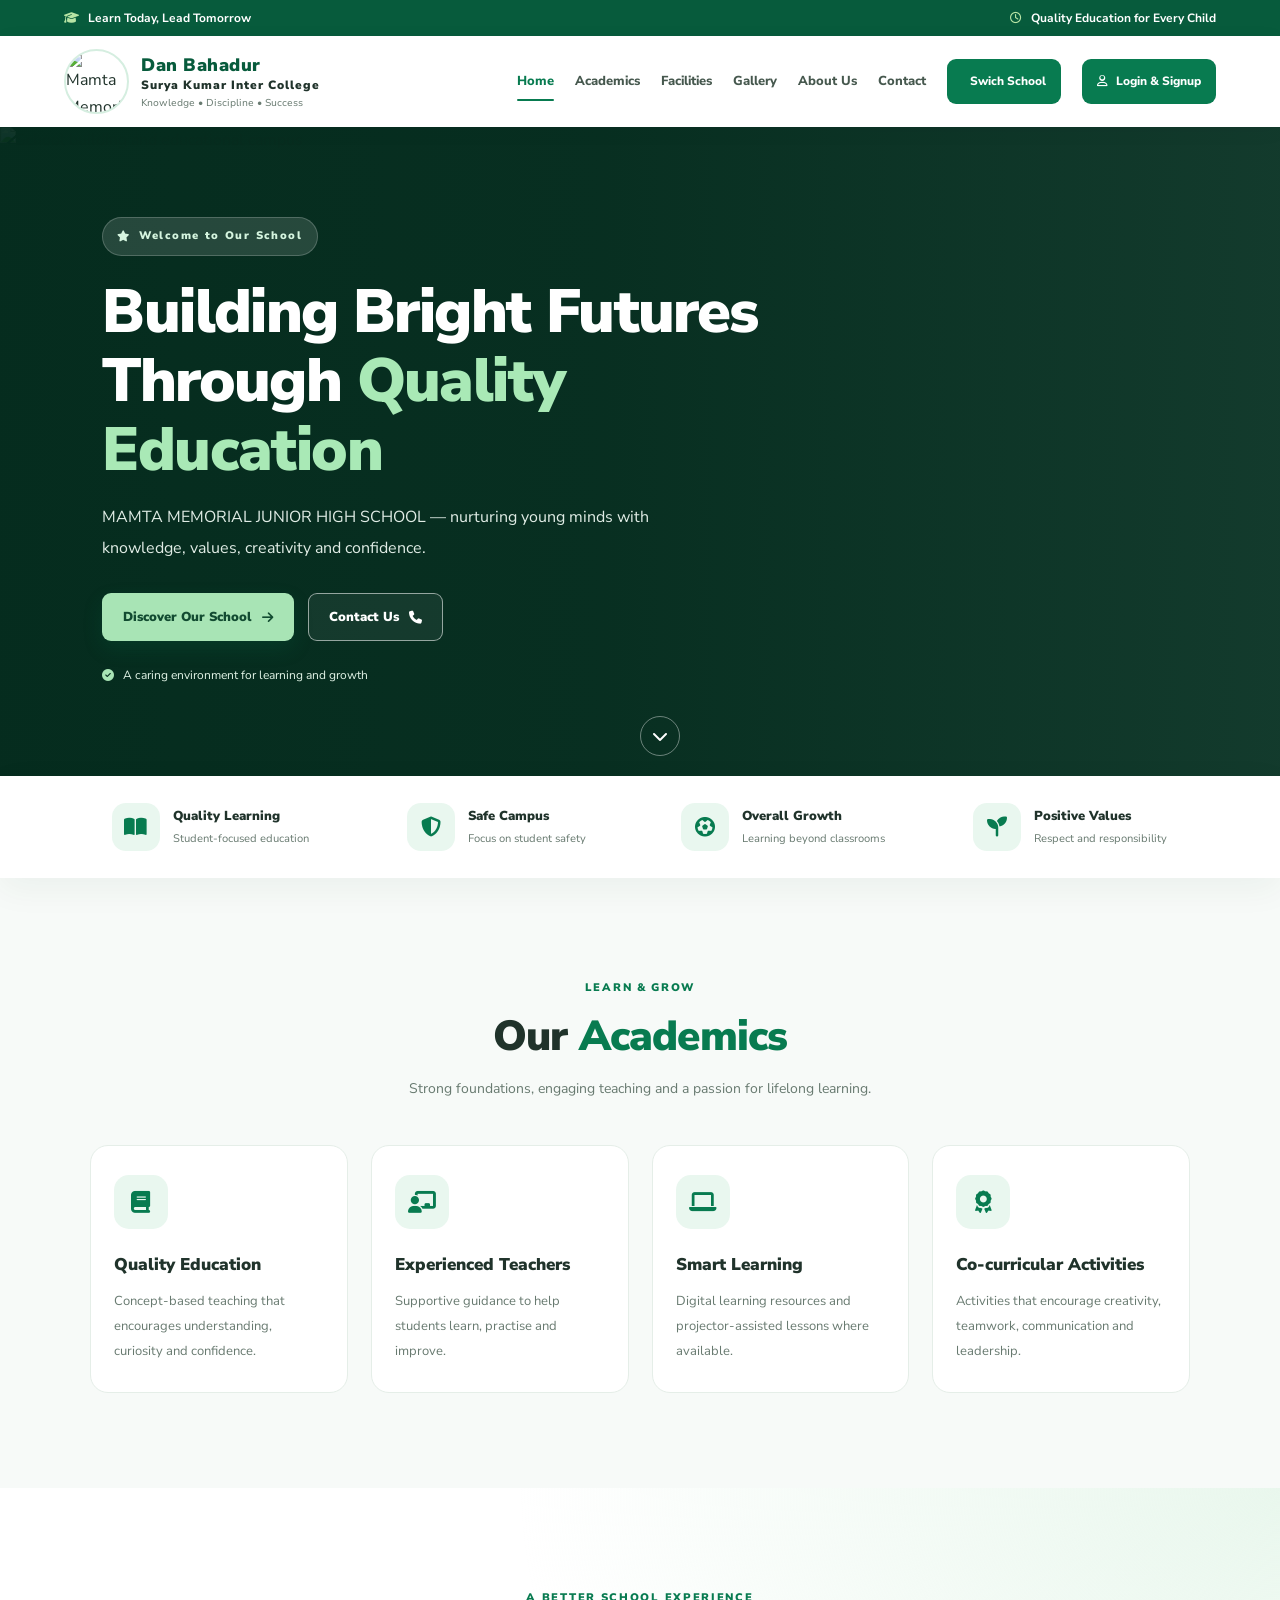
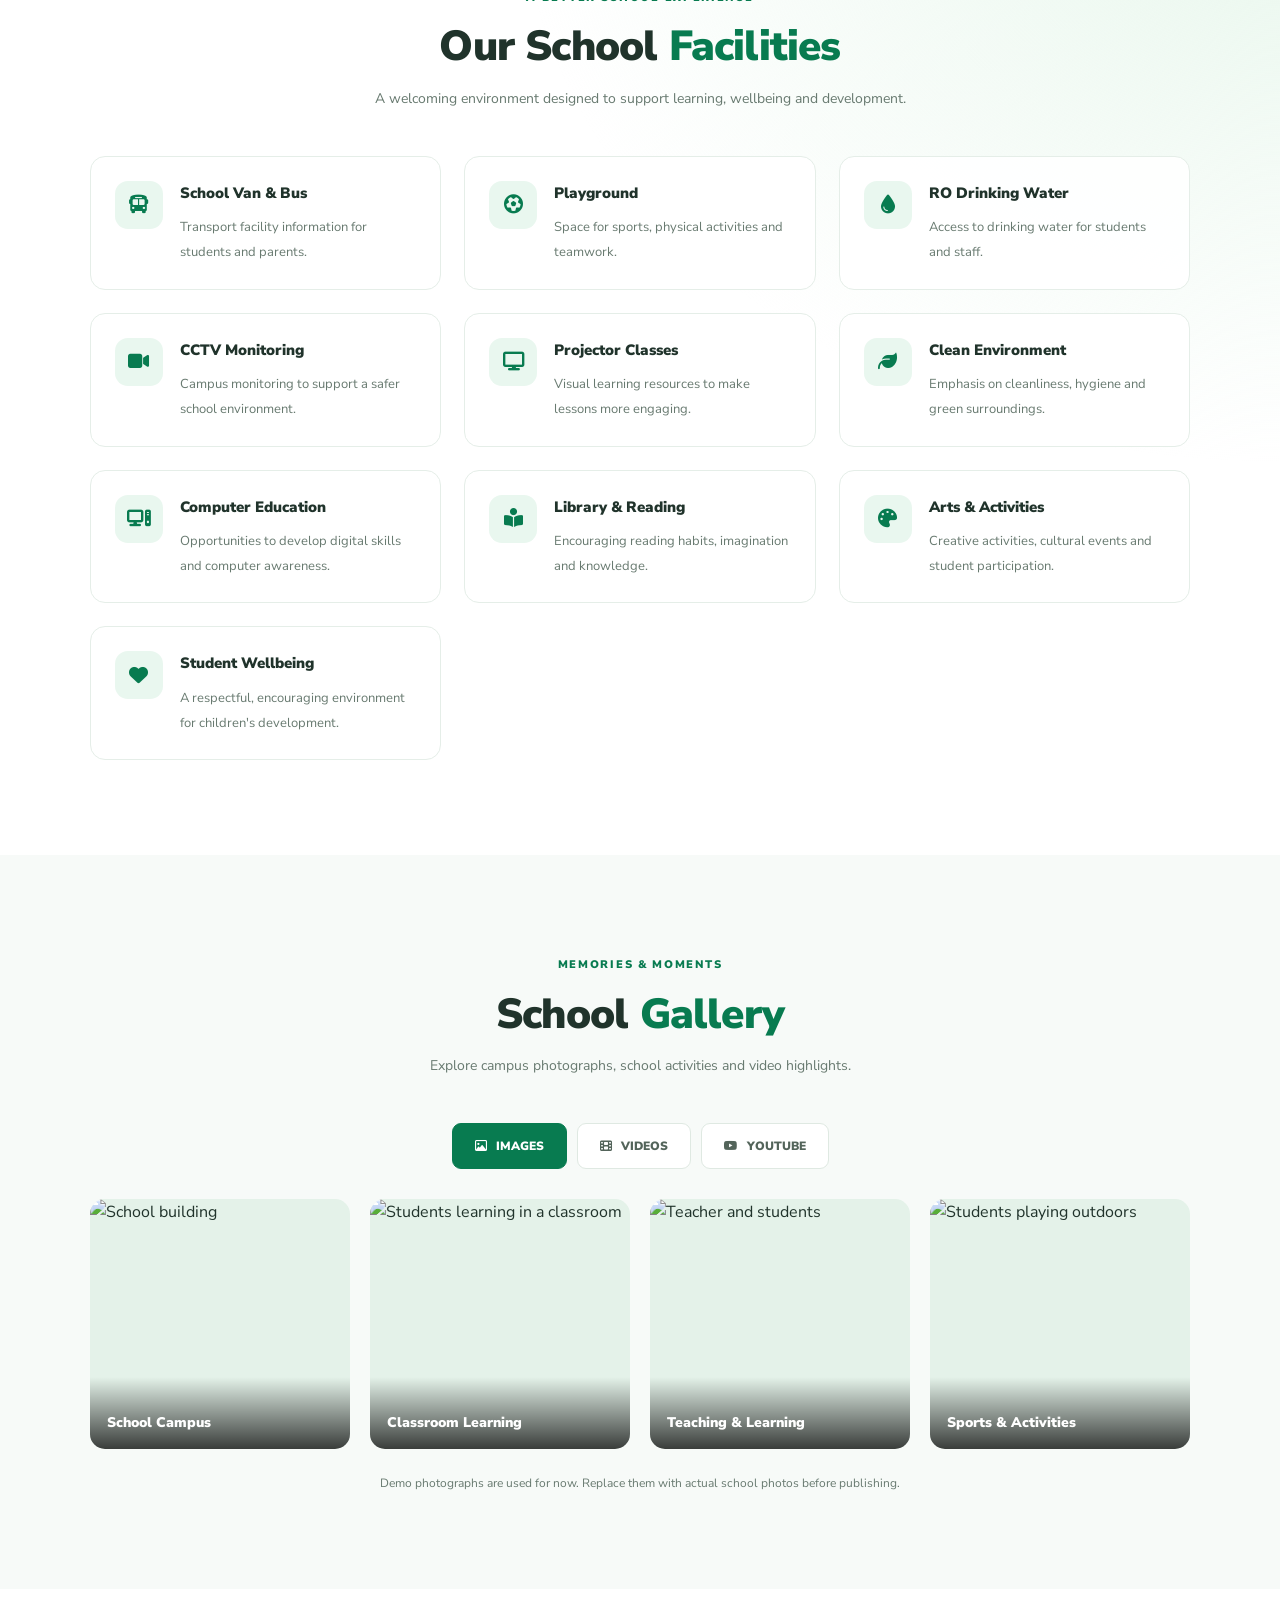
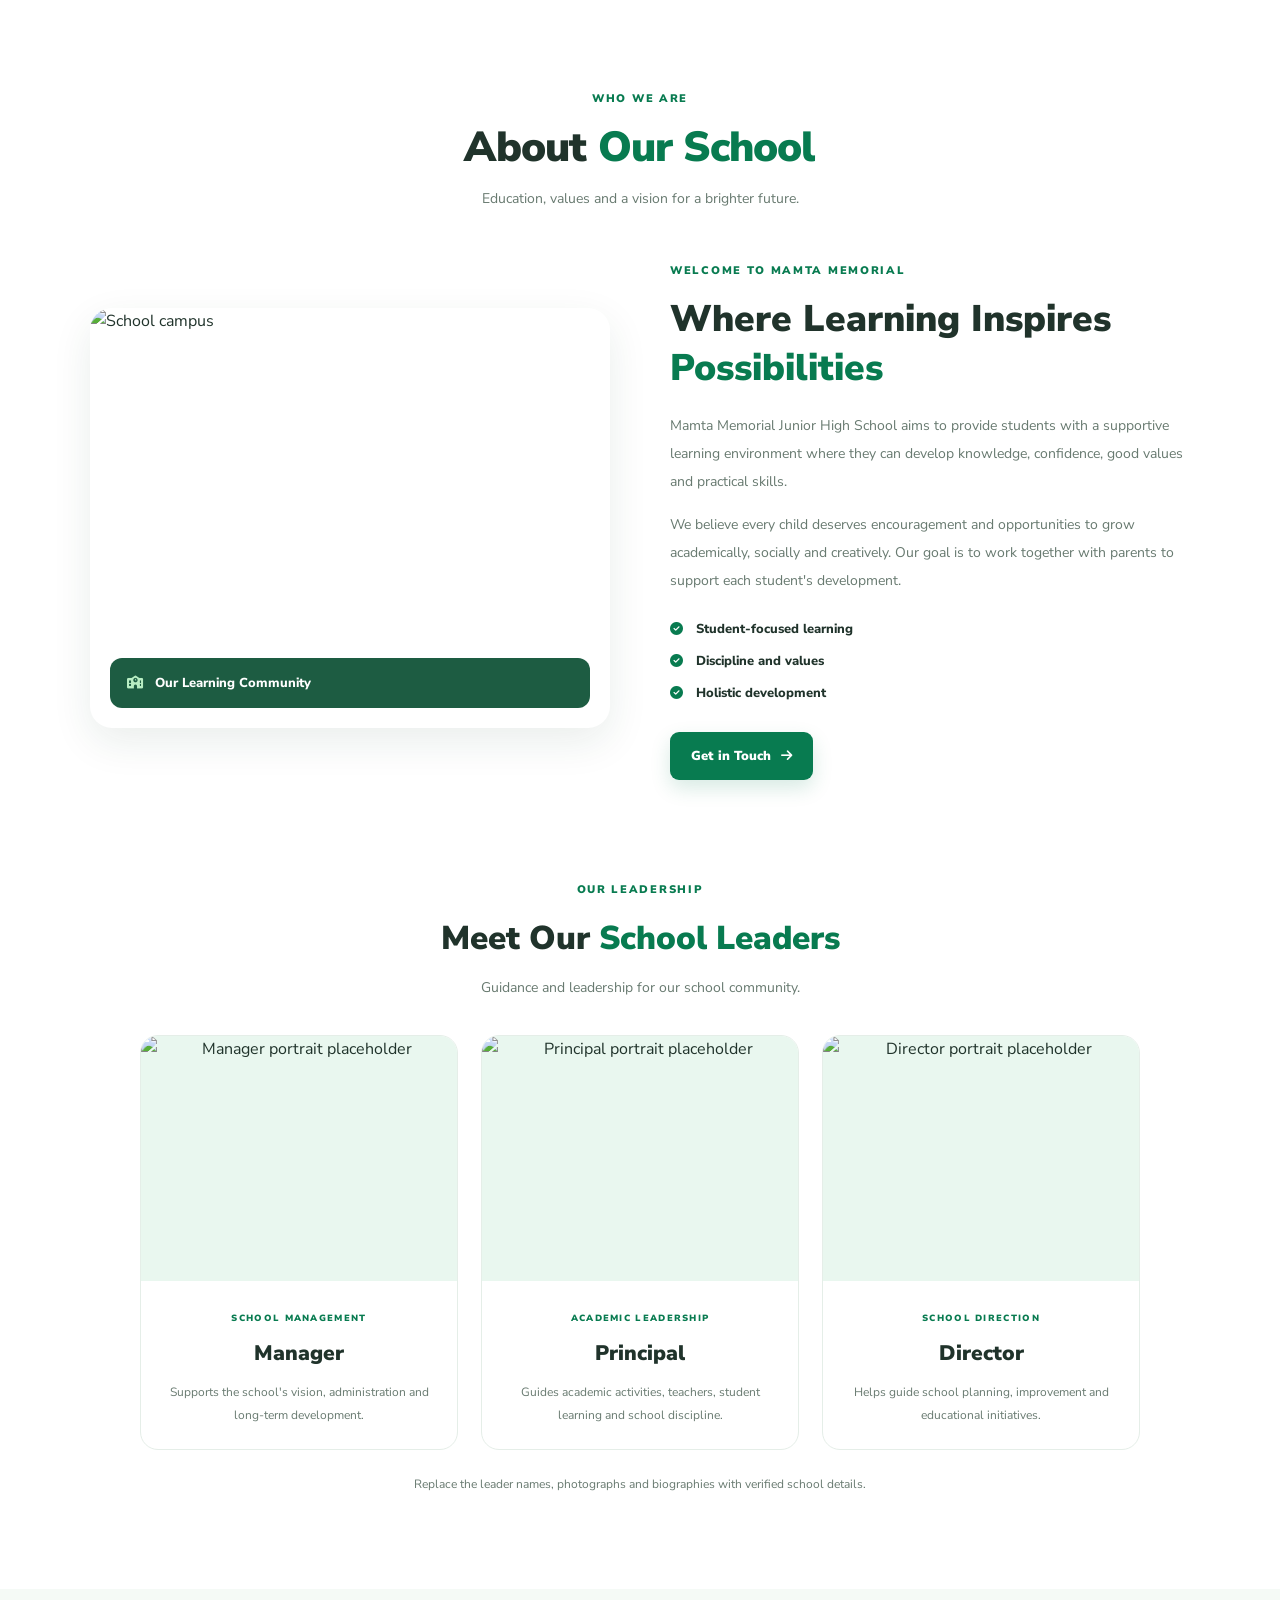
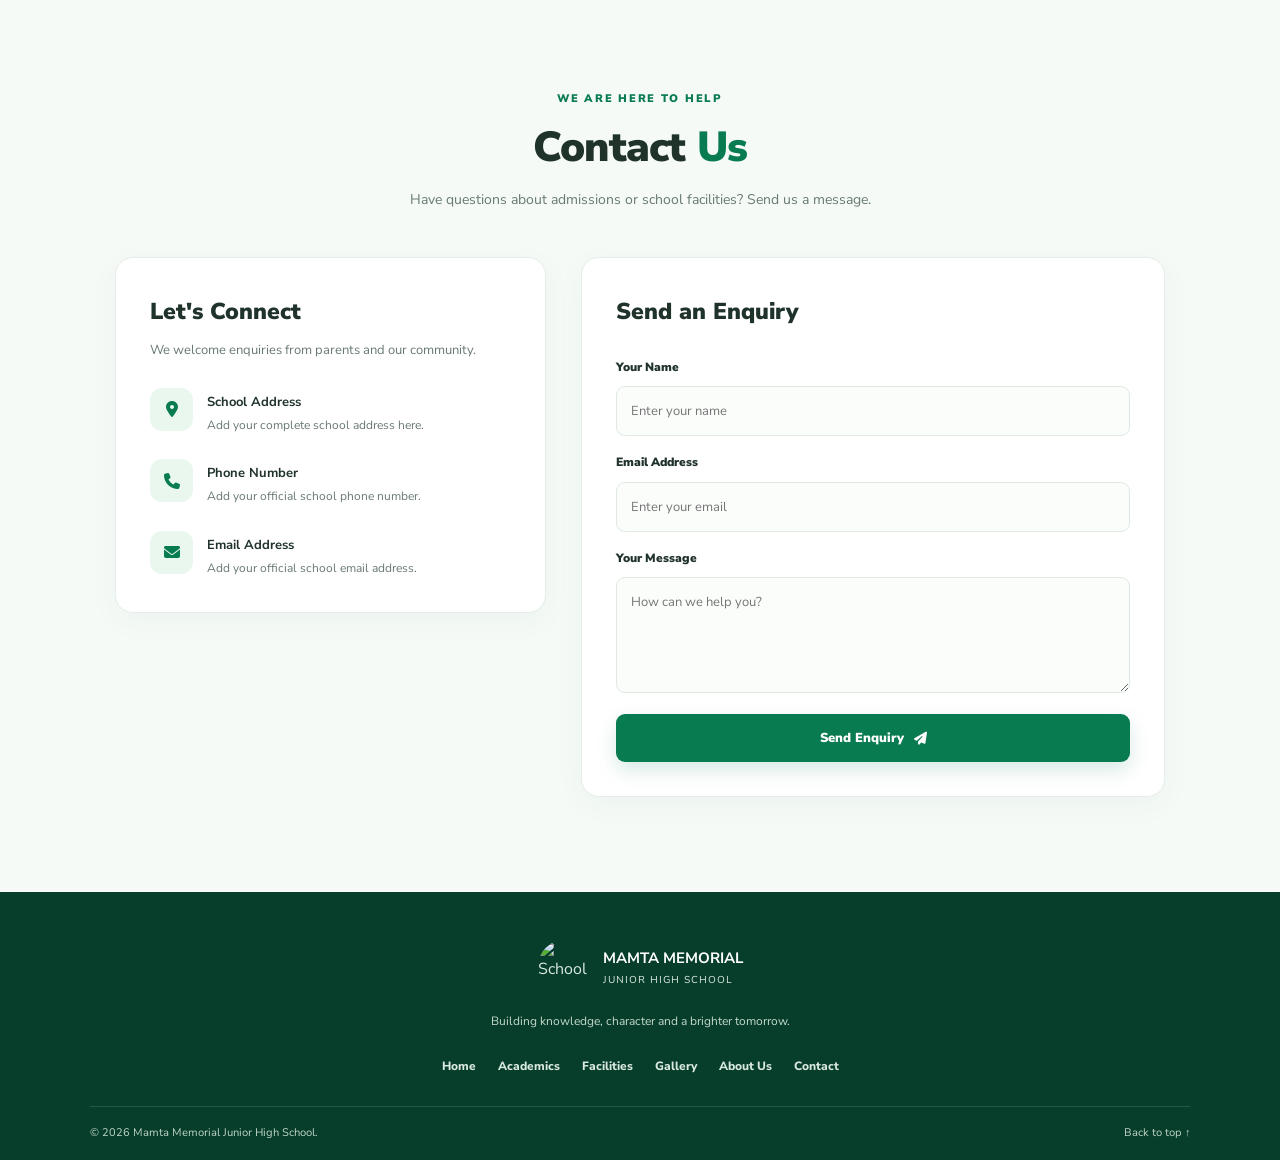
==== commit b341ca24: "Update dbsk-Index.html" ====
--- a/dbsk-Index.html
+++ b/dbsk-Index.html
@@ -5,7 +5,7 @@
   <meta charset="UTF-8">
   <meta name="viewport" content="width=device-width, initial-scale=1.0">
   <meta name="description" content="Welcome to Mamta Memorial Junior High School. Discover our academics, facilities, school activities and admissions.">
-  <title>Mamta Memorial Junior High School</title>
+  <title>Dan Bahadur Surya Kumar Inter College</title>
   <link rel="stylesheet" href="dbsk-style.css">
   <link rel="preconnect" href="https://fonts.googleapis.com">
   <link rel="preconnect" href="https://fonts.gstatic.com" crossorigin>
@@ -29,8 +29,8 @@
         class="school-logo"
       >
       <span class="brand-text">
-        <strong>MAMTA MEMORIAL</strong>
-        <span>JUNIOR HIGH SCHOOL</span>
+        <strong>Dan Bahadur</strong>
+        <span>Surya Kumar Inter College</span>
         <small>Knowledge • Discipline • Success</small>
       </span>
     </a>
@@ -47,6 +47,9 @@
       <a href="#gallery" class="nav-link">Gallery</a>
       <a href="#about" class="nav-link">About Us</a>
       <a href="#contact" class="nav-link">Contact</a>
+      <button class="auth-trigger" id="authTrigger">
+        <i class="fa-regular fa-swich"></i> Swich School
+      </button>
       <button class="auth-trigger" id="authTrigger">
         <i class="fa-regular fa-user"></i> Login & Signup
       </button>
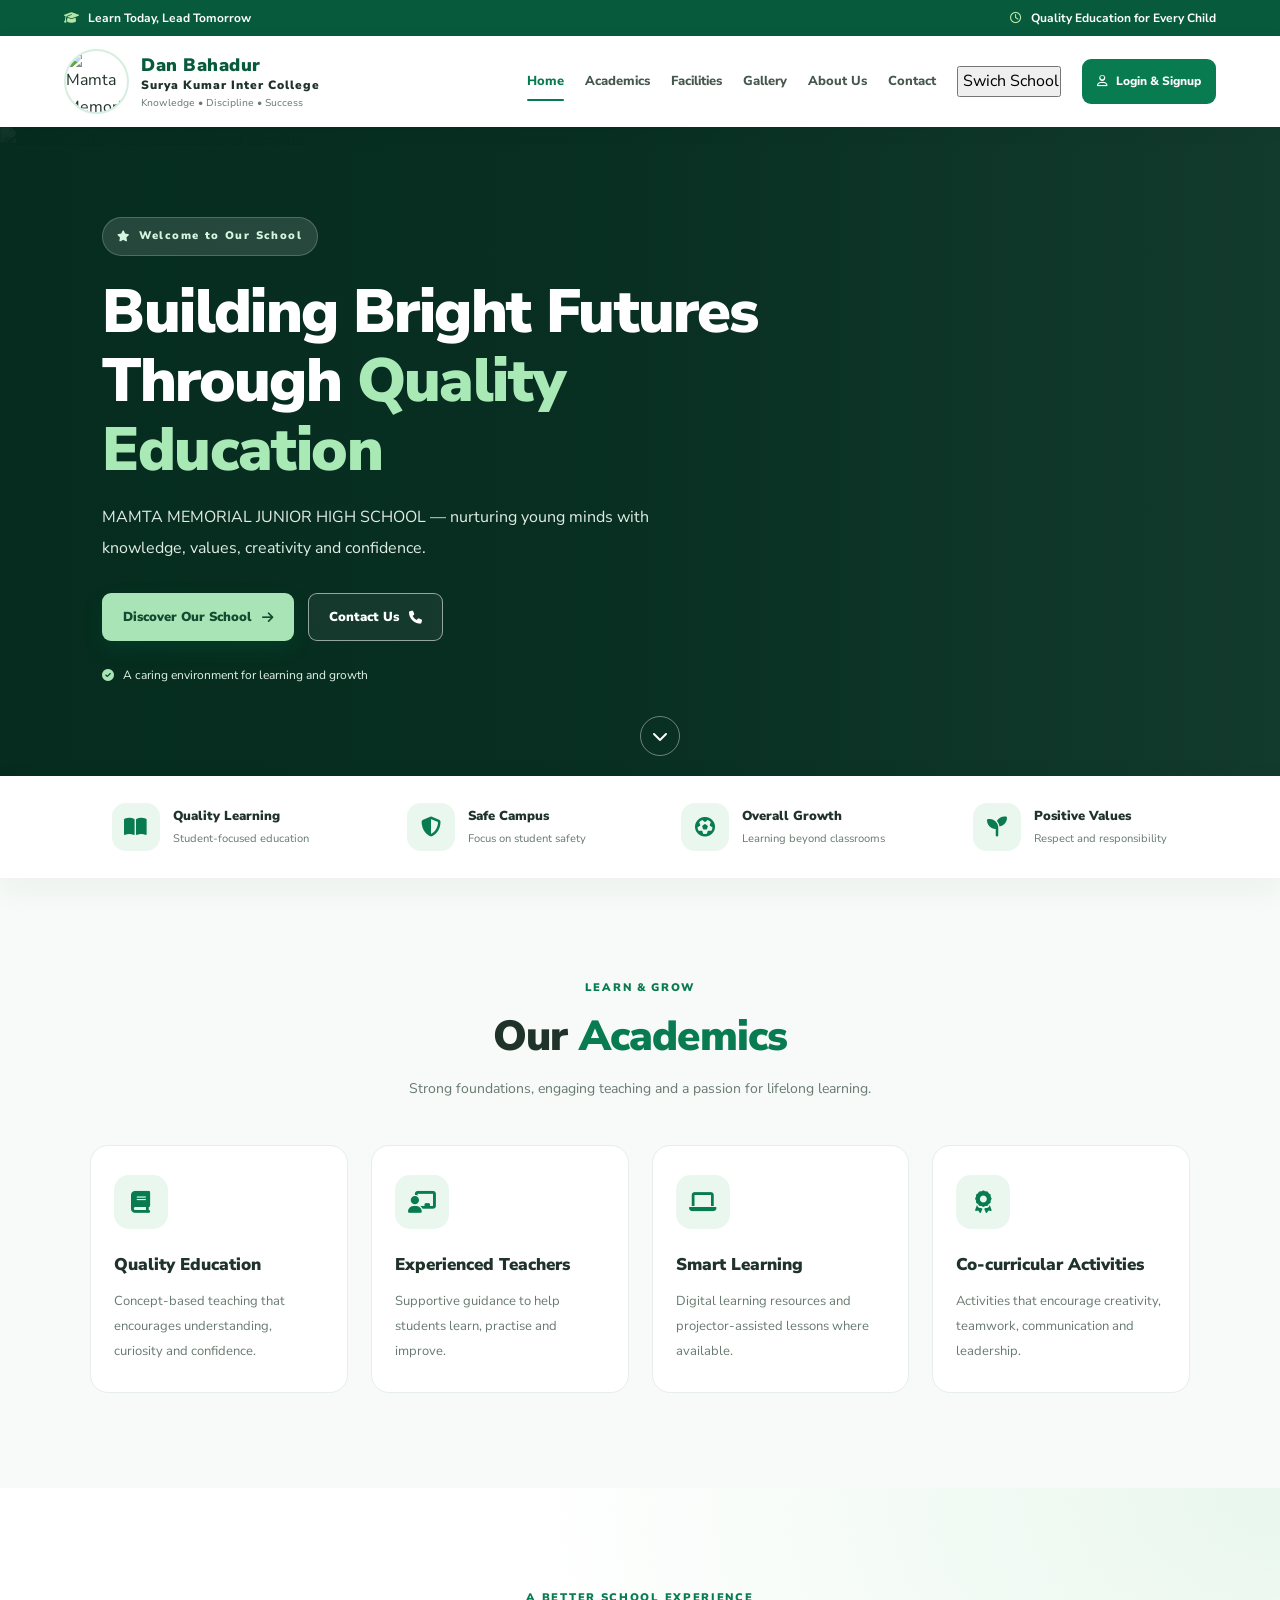
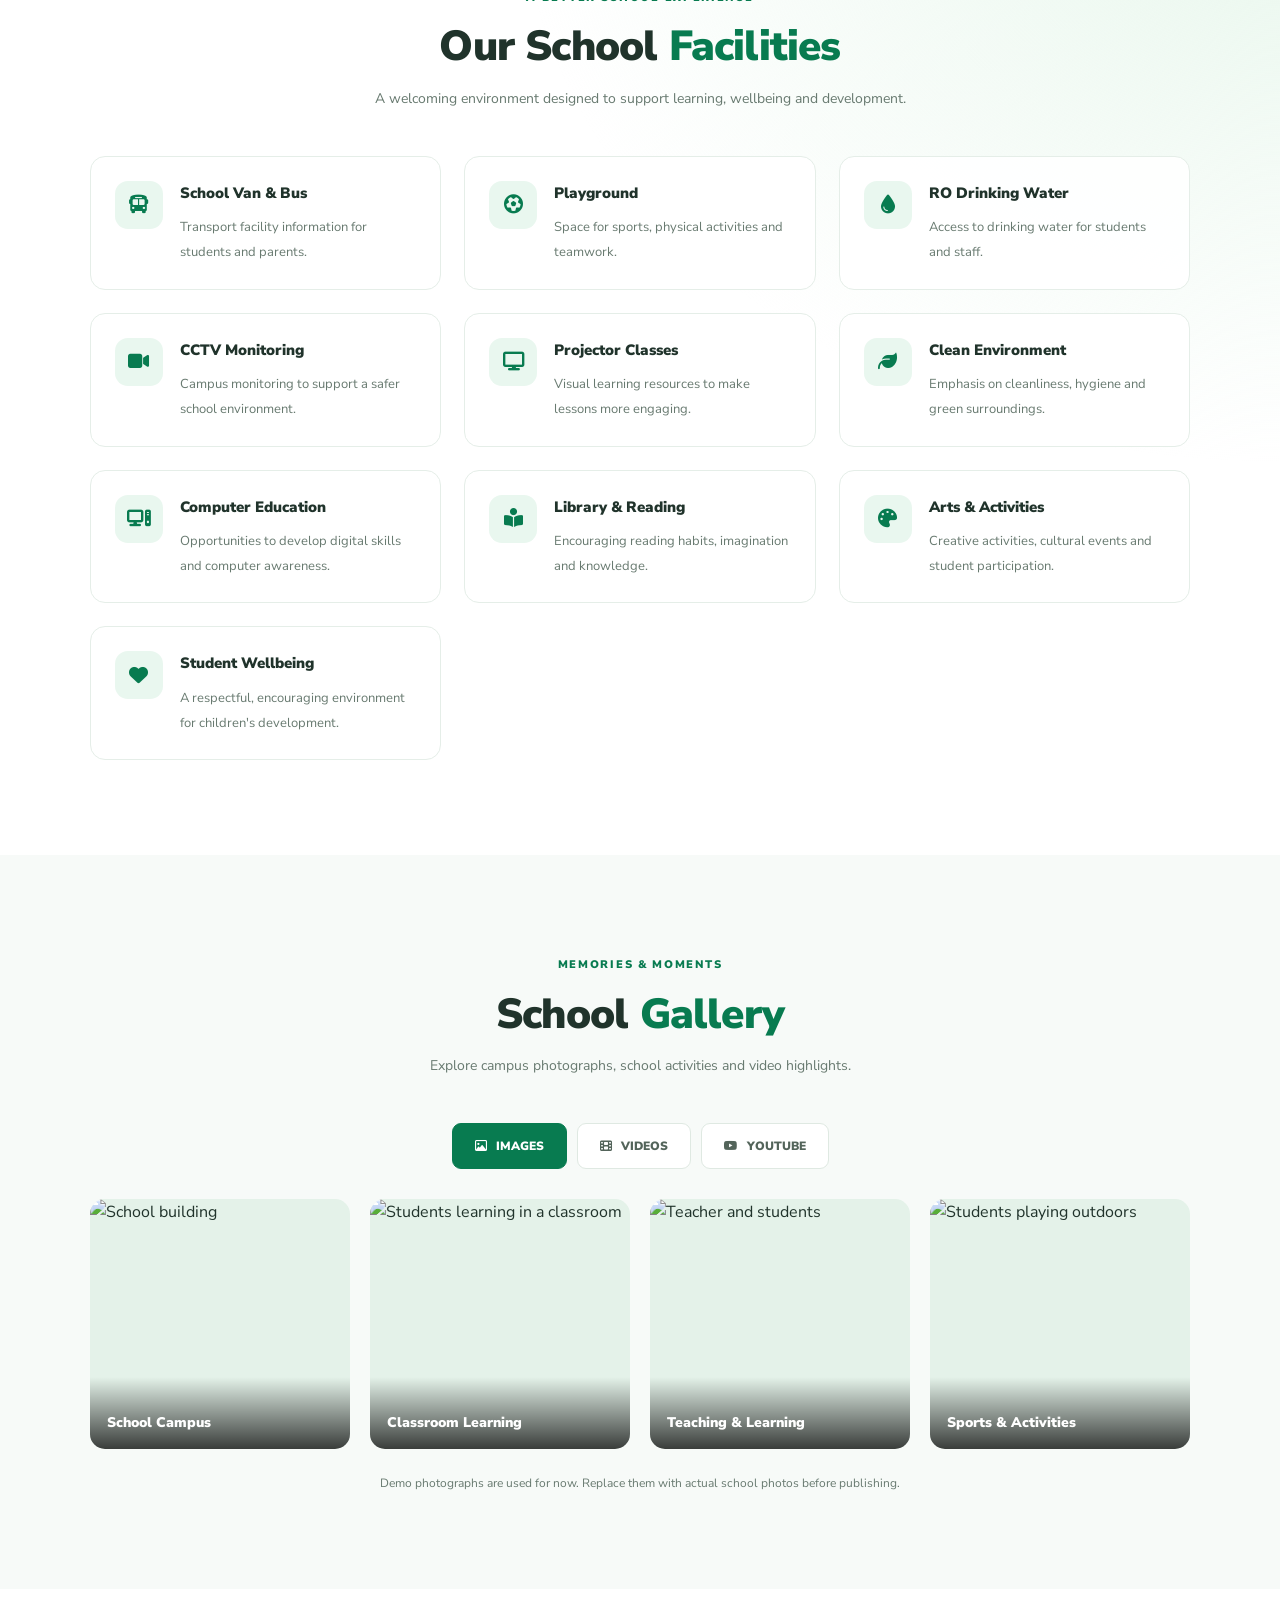
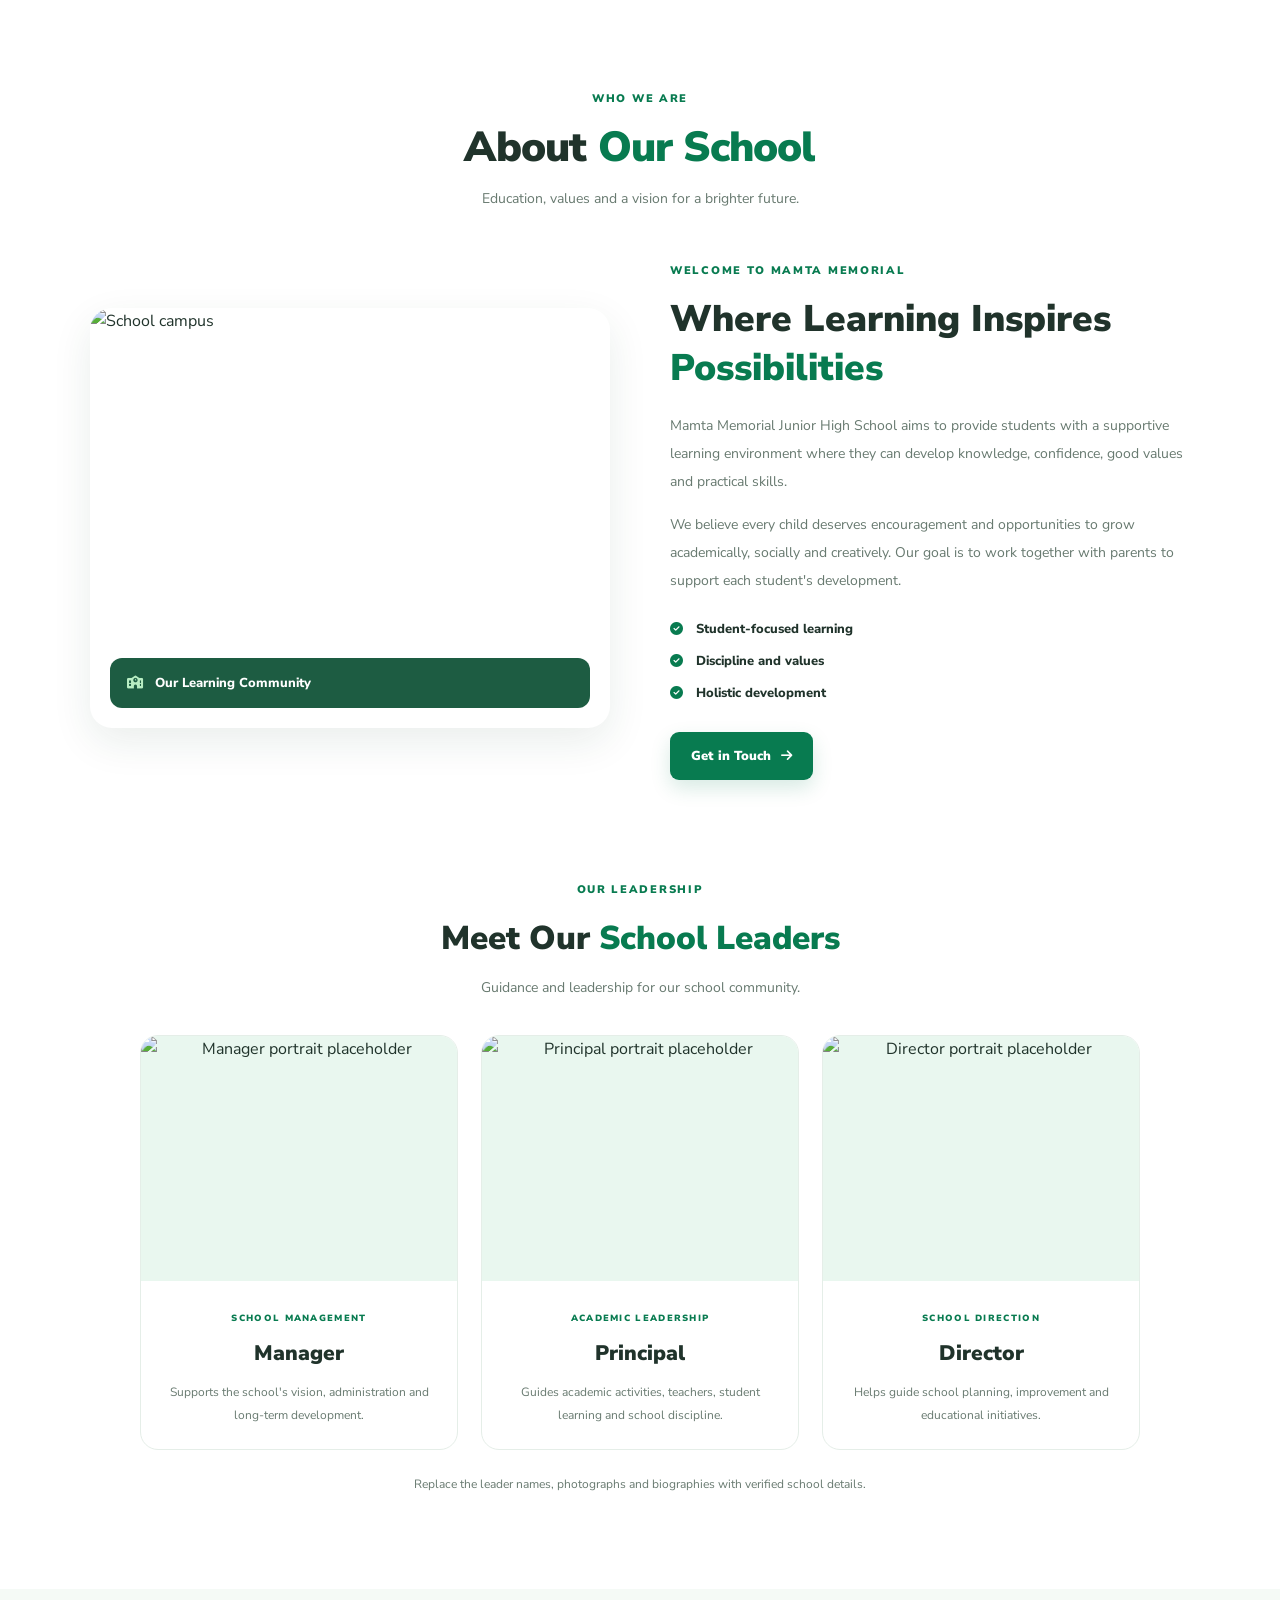
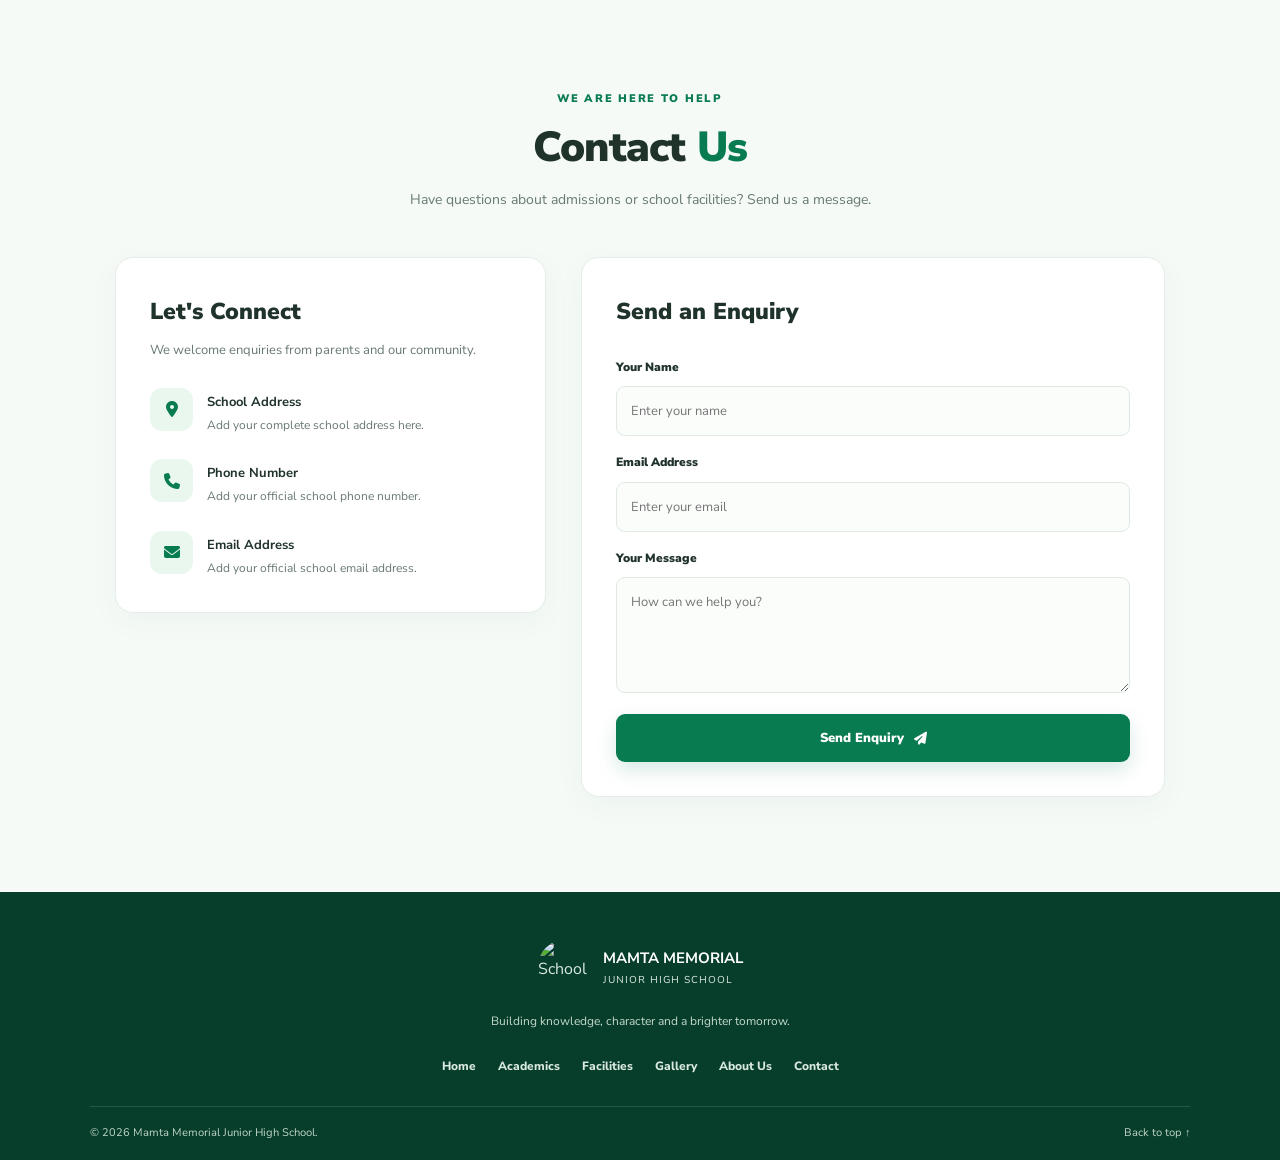
==== commit 24297494: "Update dbsk-Index.html" ====
--- a/dbsk-Index.html
+++ b/dbsk-Index.html
@@ -47,7 +47,8 @@
       <a href="#gallery" class="nav-link">Gallery</a>
       <a href="#about" class="nav-link">About Us</a>
       <a href="#contact" class="nav-link">Contact</a>
-      <button class="auth-trigger" id="authTrigger">
+      
+      <button>
         <i class="fa-regular fa-swich"></i> Swich School
       </button>
       <button class="auth-trigger" id="authTrigger">
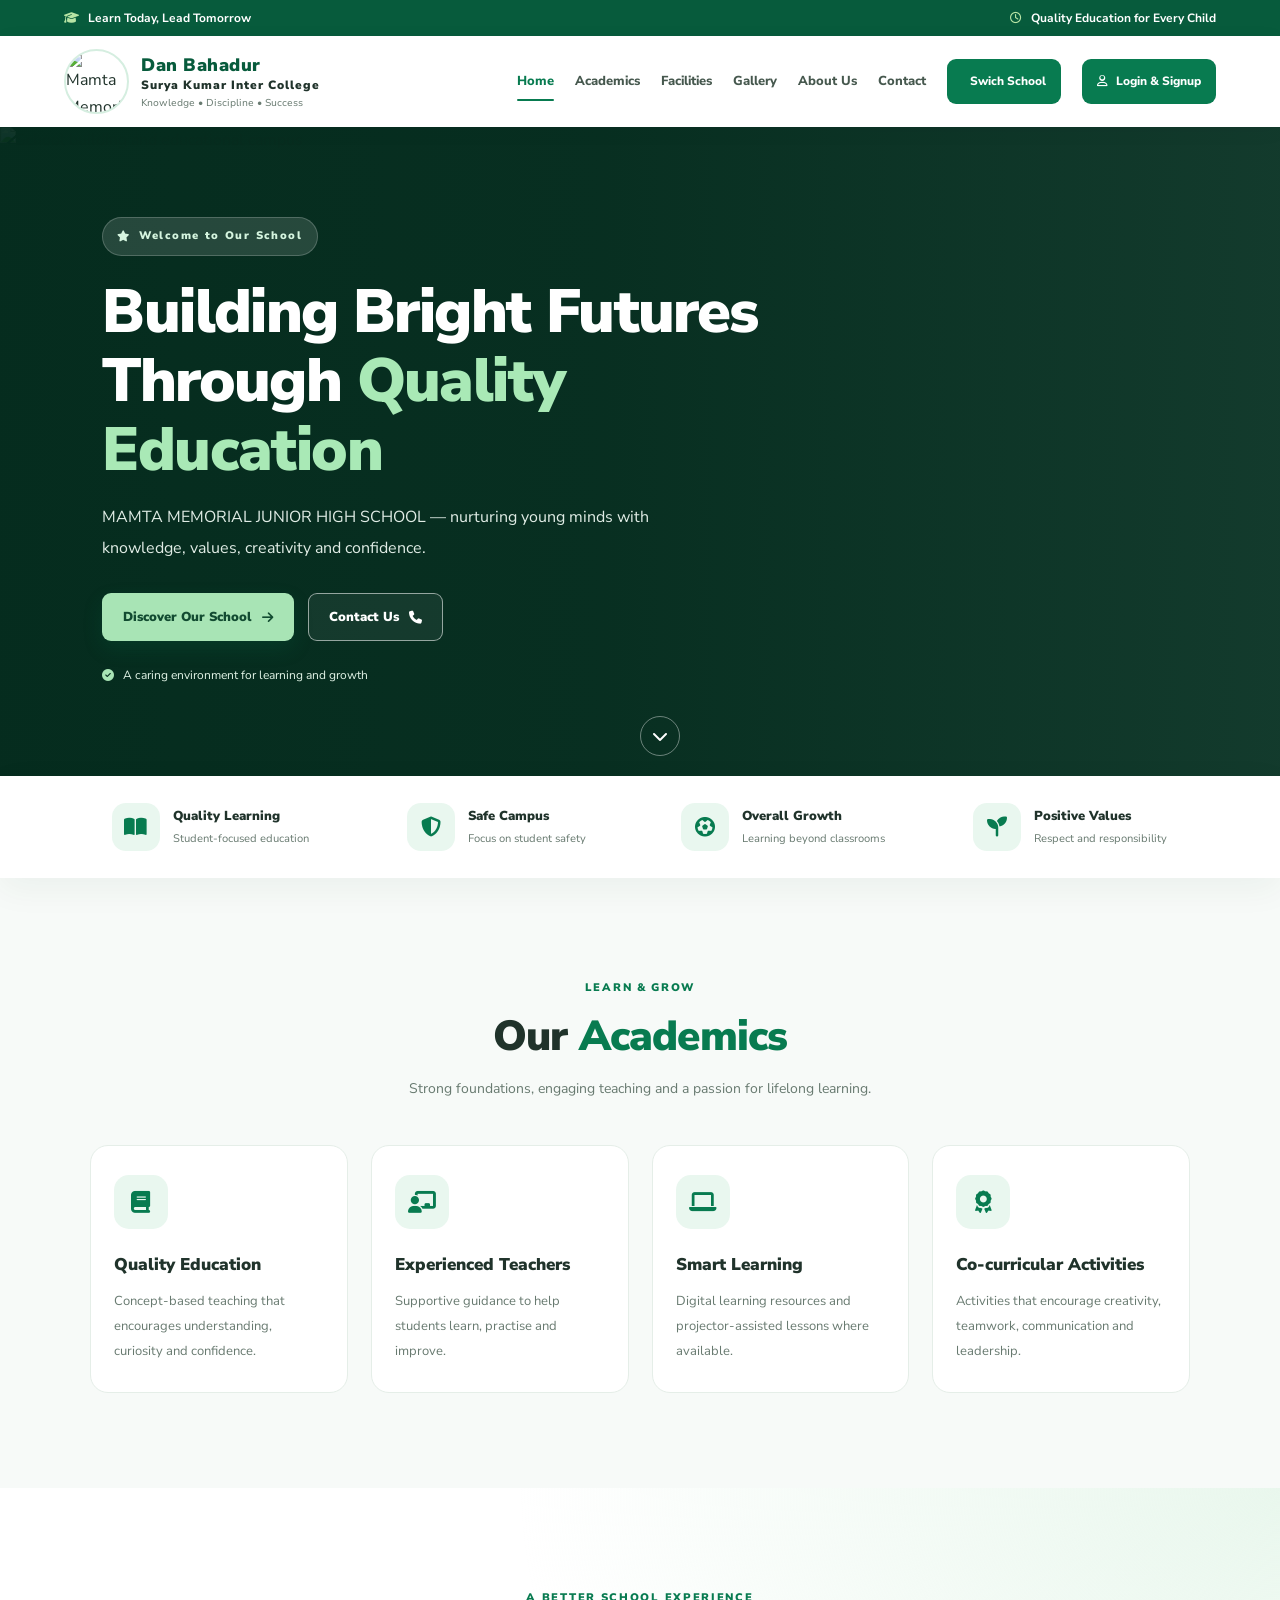
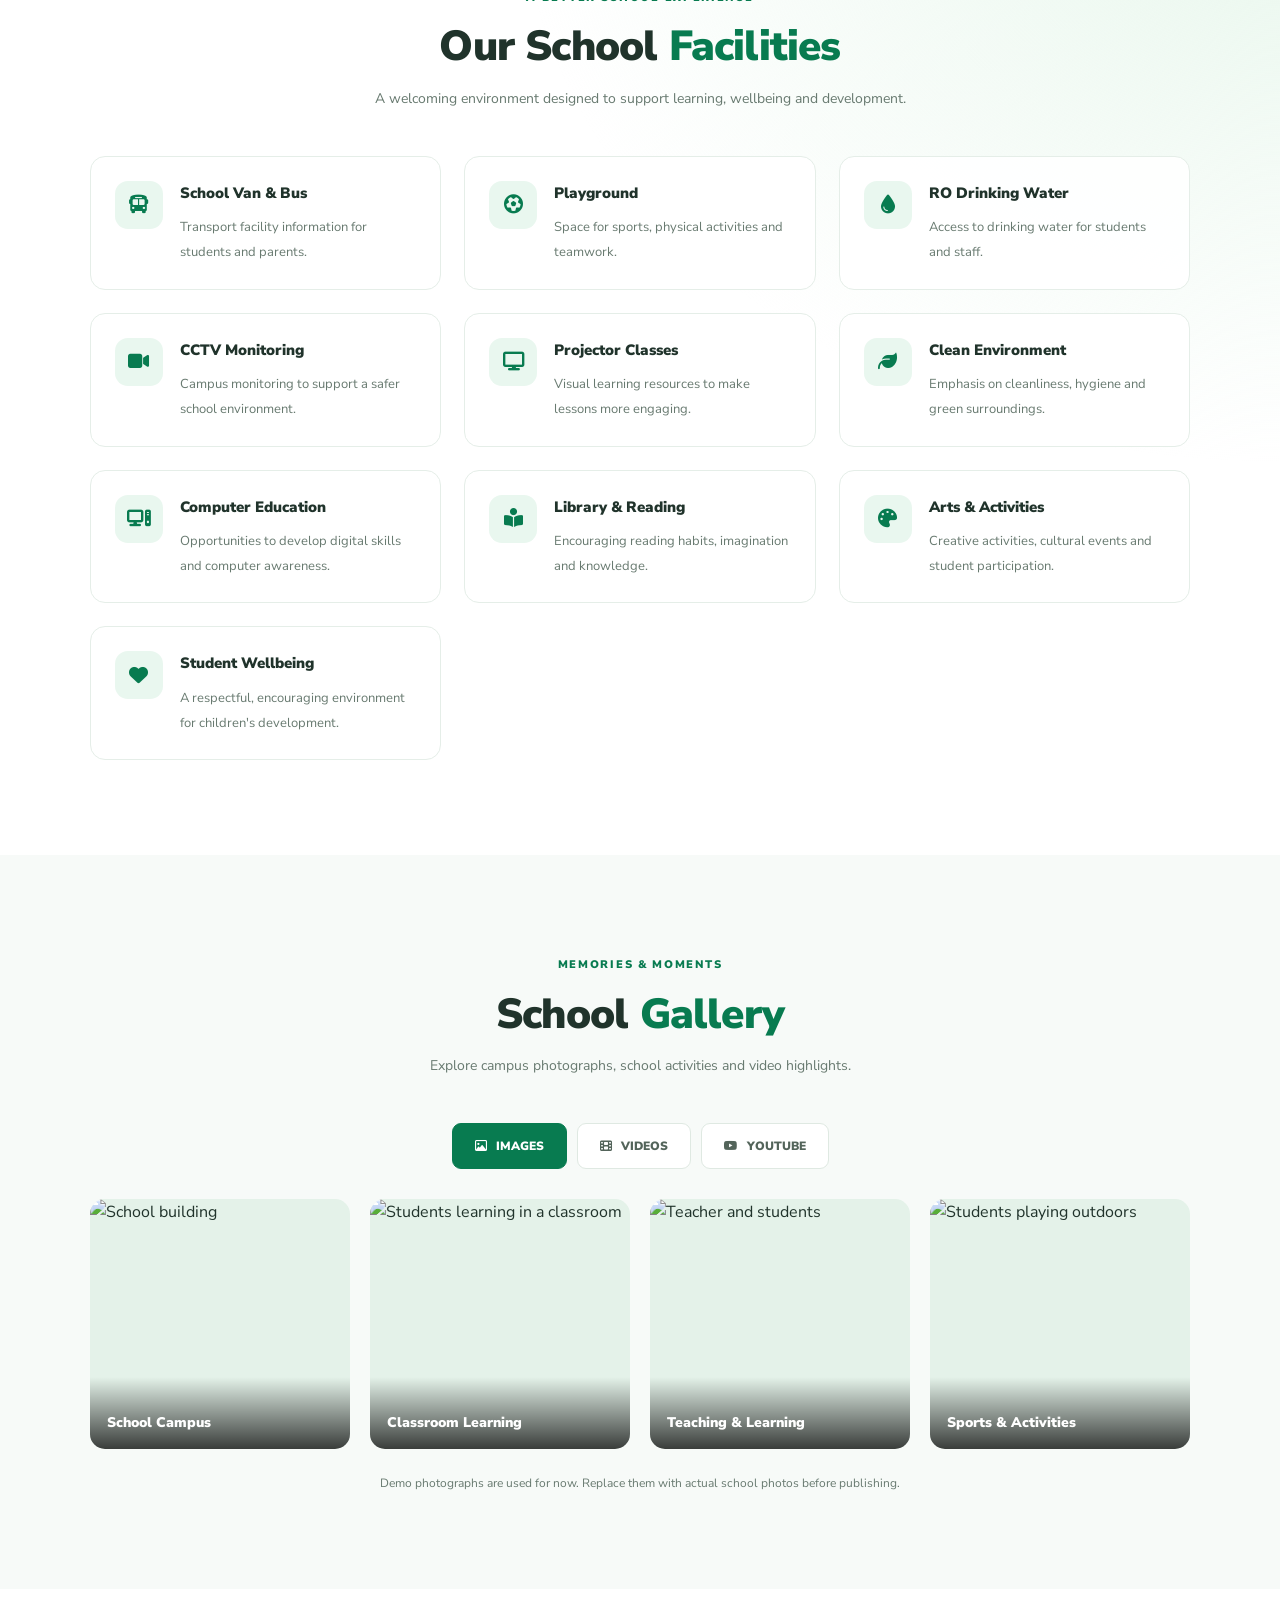
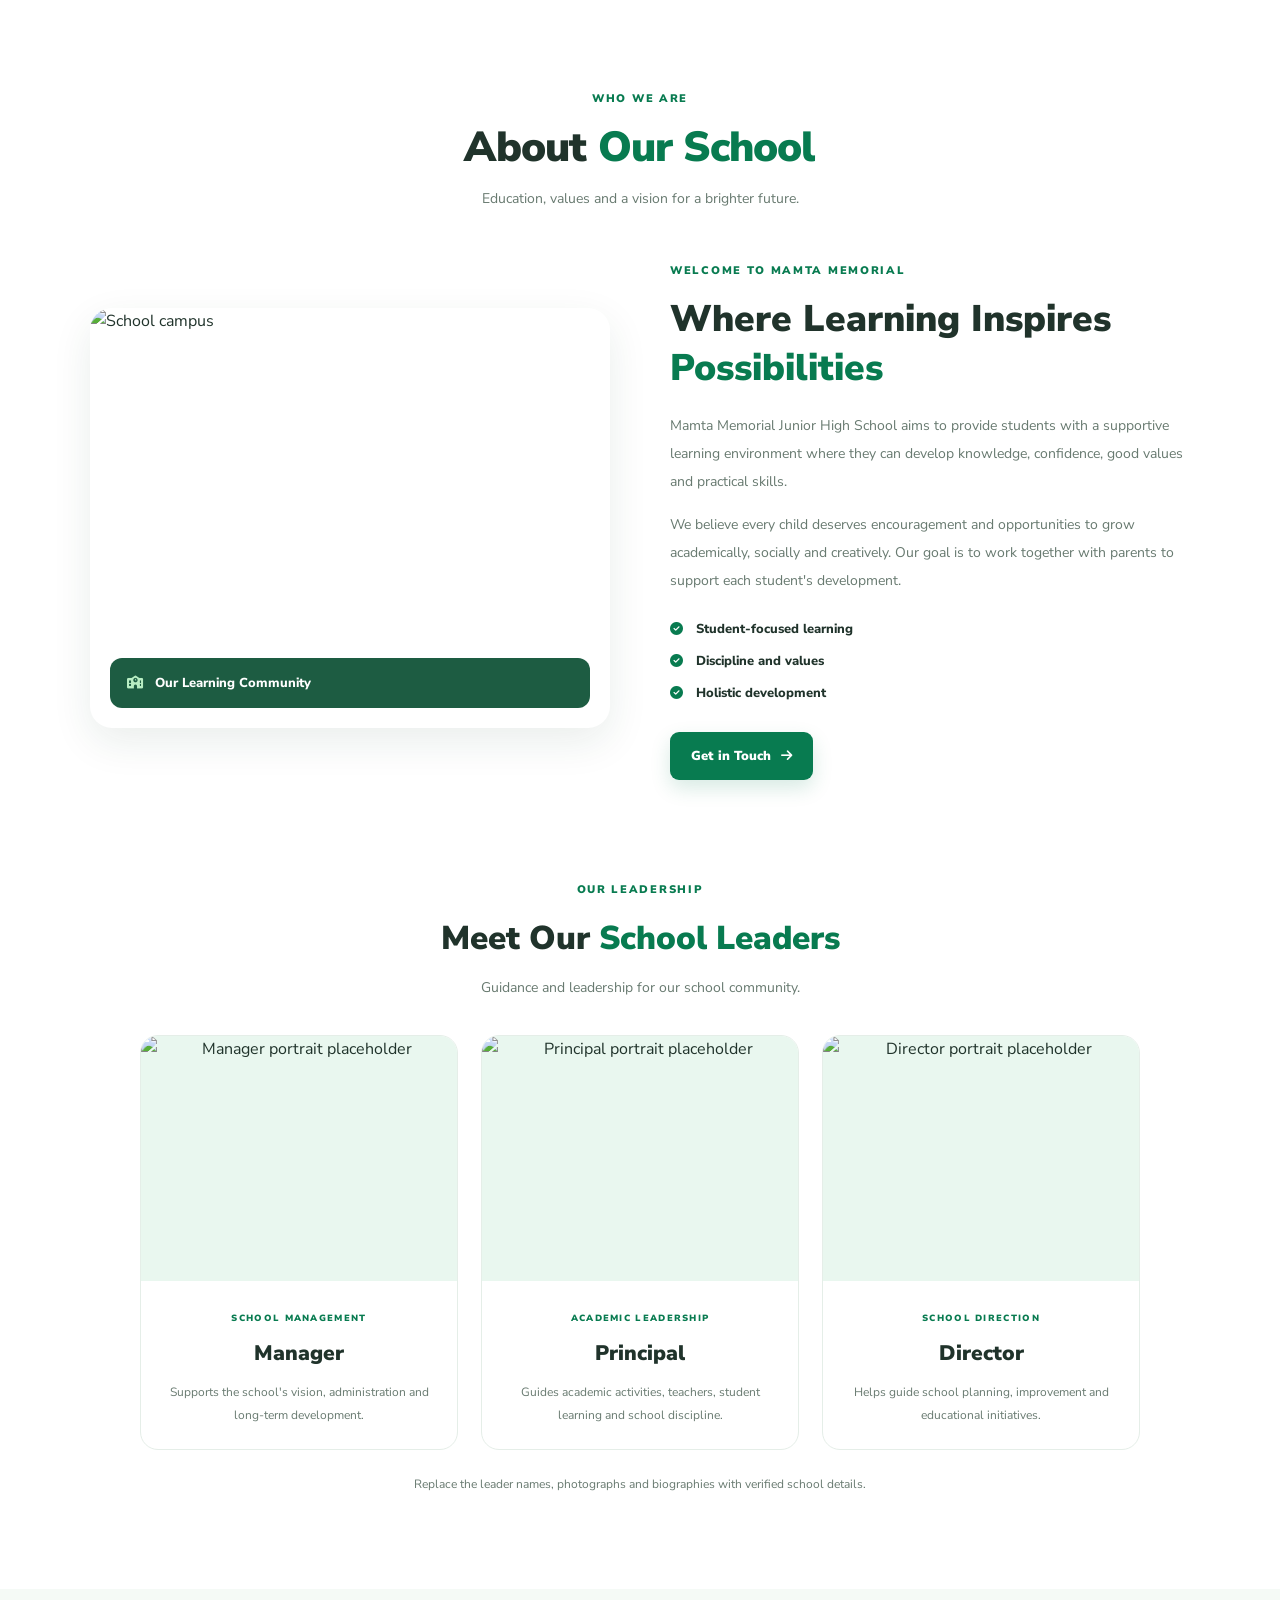
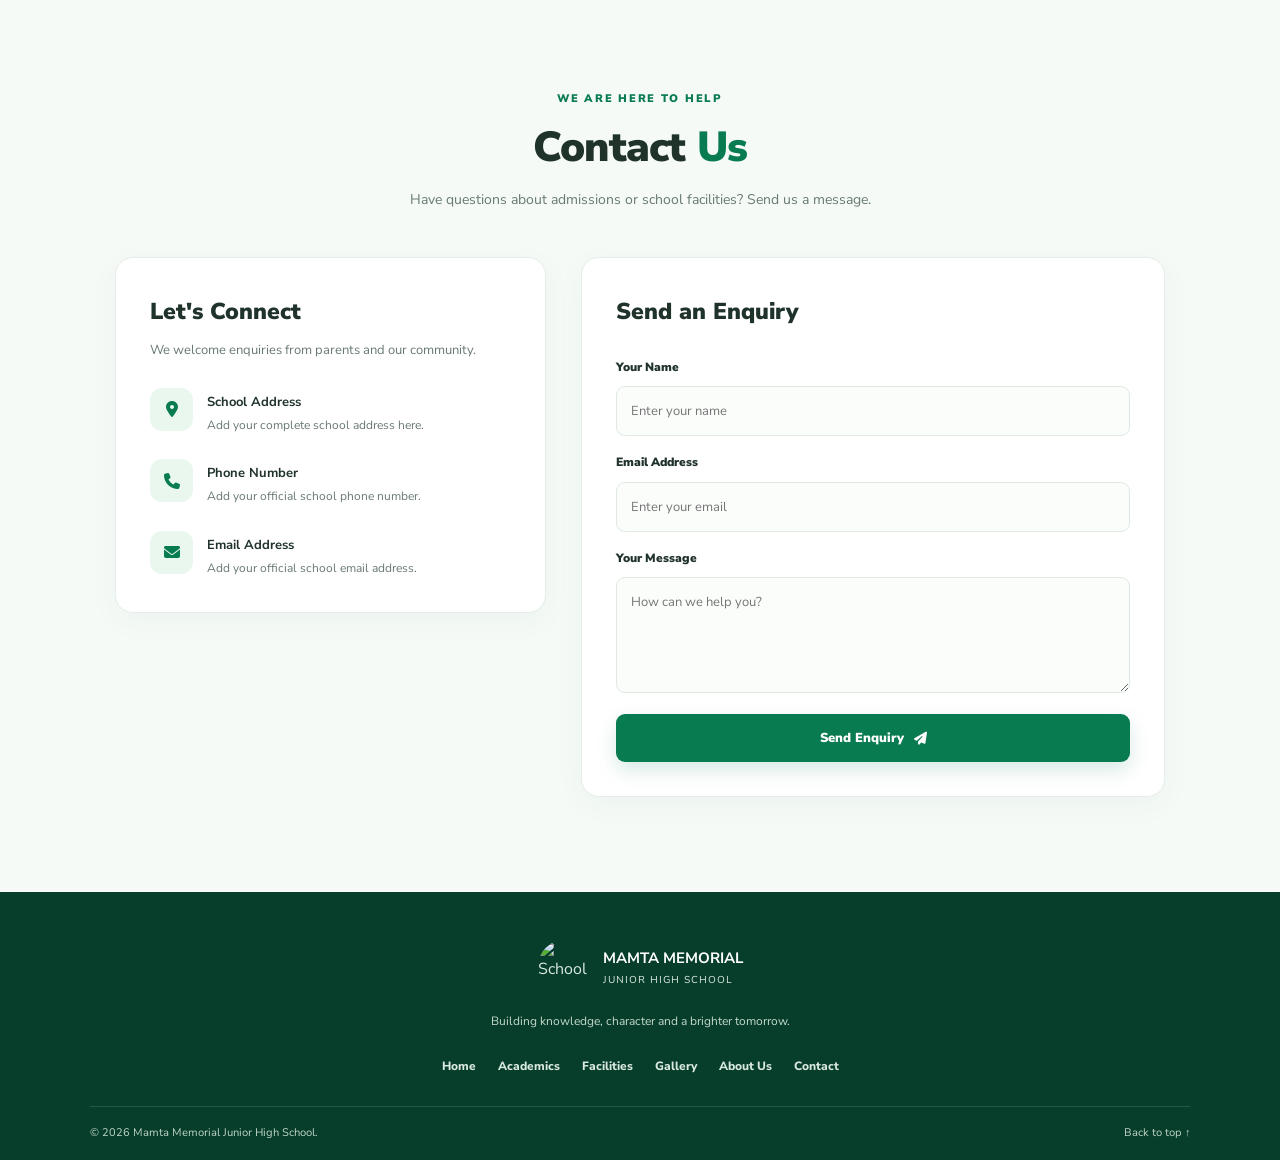
==== commit 7016c400: "Update dbsk-Index.html" ====
--- a/dbsk-Index.html
+++ b/dbsk-Index.html
@@ -48,7 +48,7 @@
       <a href="#about" class="nav-link">About Us</a>
       <a href="#contact" class="nav-link">Contact</a>
       
-      <button>
+      <button class="auth-trigger">
         <i class="fa-regular fa-swich"></i> Swich School
       </button>
       <button class="auth-trigger" id="authTrigger">
